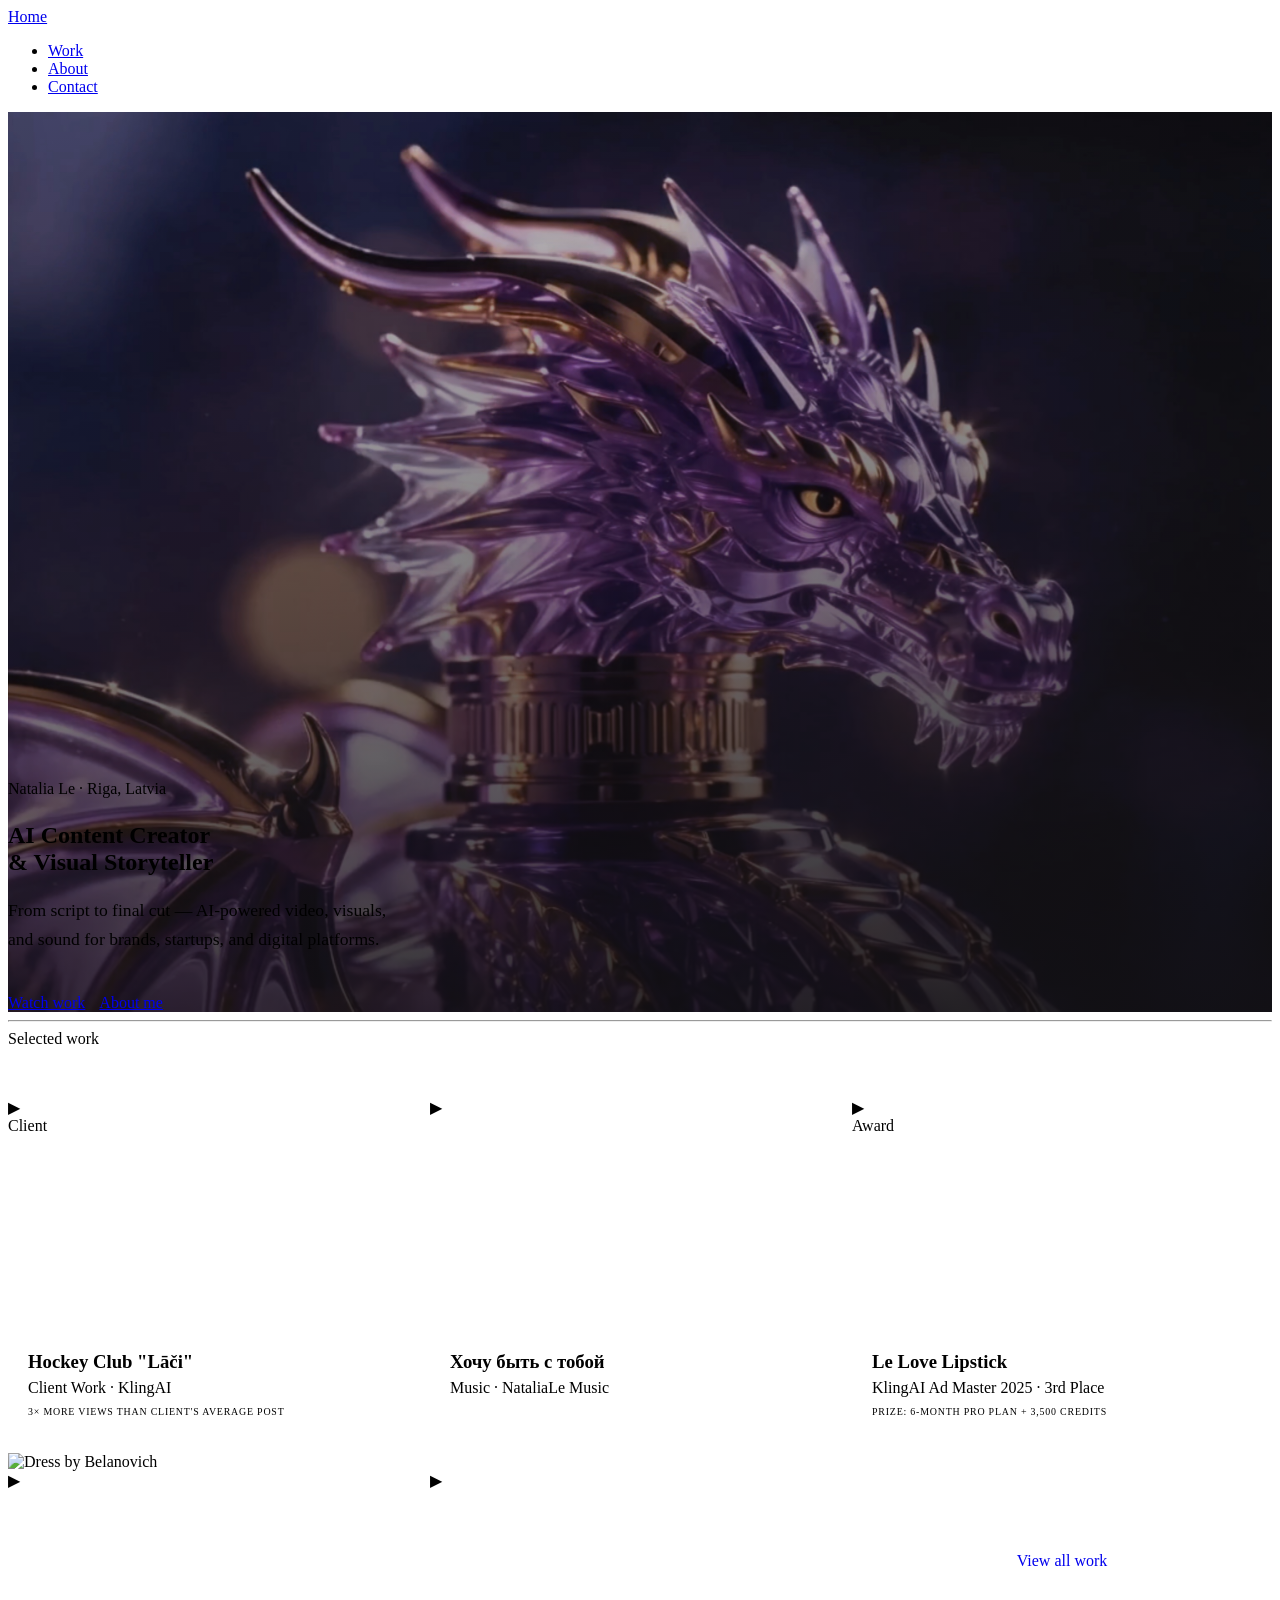
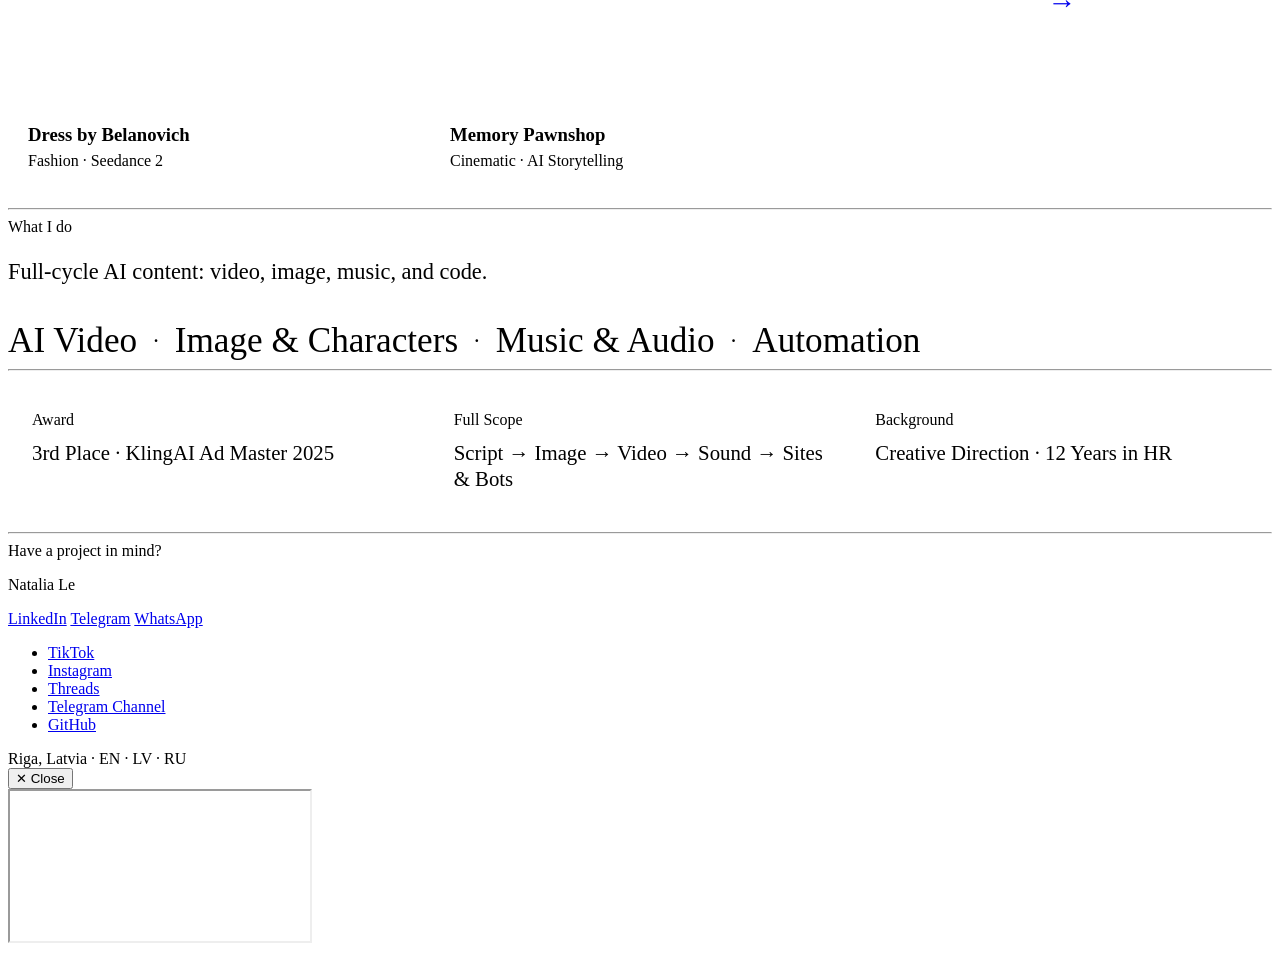
==== index.html @ 8bd3e058 "Update navigation logo link text to 'Home'" ====
<!DOCTYPE html>
<html lang="en">
<head>
  <meta charset="UTF-8">
  <meta name="viewport" content="width=device-width, initial-scale=1.0">
  <title>Natalia Le — AI Content Creator &amp; Visual Storyteller</title>
  <meta name="description" content="AI Content Creator &amp; Visual Storyteller based in Riga. Script to final cut — AI video, generative visuals, music, and automation.">

  <!-- Open Graph — controls how this link looks in Telegram, LinkedIn, etc. -->
  <meta property="og:title"       content="Natalia Le — AI Content Creator &amp; Visual Storyteller">
  <meta property="og:description" content="From script to final cut — AI-powered visual content for brands, startups, and digital platforms.">
  <meta property="og:image"       content="https://img.youtube.com/vi/ENBD63SFH-w/maxresdefault.jpg">
  <meta property="og:url"         content="https://portfolio-v2-nataliale.vercel.app/">
  <meta property="og:type"        content="website">
  <meta name="twitter:card"       content="summary_large_image">

  <!-- Favicon: NL monogram in accent purple -->
  <link rel="icon" href="data:image/svg+xml,<svg xmlns='http://www.w3.org/2000/svg' viewBox='0 0 32 32'><rect width='32' height='32' fill='%23121014'/><text x='16' y='22' font-family='monospace' font-size='13' font-weight='bold' fill='%238B5CF6' text-anchor='middle'>NL</text></svg>">

  <link rel="stylesheet" href="styles.css">

  <style>
    /* ── Hero ─────────────────────────────────────────── */
    .hero {
      position: relative;
      height: 100vh;
      min-height: 580px;
      display: flex;
      align-items: flex-end;
      padding: 0 var(--pad-x) clamp(4rem, 9vw, 7rem);
      overflow: hidden;
    }

    .hero-video {
      position: absolute;
      inset: 0;
      width: 100%; height: 100%;
      object-fit: cover;
      z-index: 0;
    }

    .hero-overlay {
      position: absolute;
      inset: 0;
      background: linear-gradient(
        170deg,
        rgba(18,16,20,0.2)  0%,
        rgba(18,16,20,0.55) 50%,
        rgba(18,16,20,0.96) 100%
      );
      z-index: 1;
    }

    .hero-content {
      position: relative;
      z-index: 2;
      max-width: 860px;
    }

    .hero-eyebrow { display: block; margin-bottom: 1.5rem; }

    .hero-title { color: var(--text); margin-bottom: 1.25rem; }

    .hero-sub {
      font-size: clamp(0.95rem, 1.4vw, 1.1rem);
      color: var(--text-dim);
      max-width: 520px;
      margin-bottom: 2.5rem;
      line-height: 1.65;
    }

    .hero-ctas { display: flex; flex-wrap: wrap; gap: 0.875rem; }

    /* ── Selected work grid ───────────────────────────── */
    .sel-grid {
      display: grid;
      grid-template-columns: repeat(3, 1fr);
      gap: 2px;
      background: var(--bg);
      margin-top: 2rem;
      align-items: start;
    }

    /* "View all" cell */
    .sel-all {
      background: var(--bg-raised);
      display: flex;
      flex-direction: column;
      align-items: center;
      justify-content: center;
      gap: 1rem;
      padding: 2rem;
      min-height: 200px;
      text-decoration: none;
      transition: background 0.25s;
    }
    .sel-all:hover { background: rgba(139,92,246,0.07); }
    .sel-all .mono { transition: color 0.2s; }
    .sel-all:hover .mono { color: var(--accent); }
    .sel-arrow {
      font-size: 1.8rem;
      color: var(--text-dim);
      transition: transform 0.3s ease, color 0.2s;
    }
    .sel-all:hover .sel-arrow { transform: translateX(8px); color: var(--accent); }

    .card-body { padding: 1rem 1.25rem 1.5rem; }
    .card-title { margin-bottom: 0.35rem; }
    .card-meta  { display: block; margin-bottom: 0.4rem; }
    .card-result {
      font-family: var(--f-mono);
      font-size: 0.62rem;
      letter-spacing: 0.08em;
      text-transform: uppercase;
      color: var(--accent-lt);
    }

    /* Override card aspect ratio for selected work — 3:4 suits vertical content */
    /* Selected work — standard 16:9 matches YouTube thumbnail format */
    .sel-grid .card-media { aspect-ratio: 16 / 9; }

    /* ── Services ─────────────────────────────────────── */
    .services-lead {
      font-size: clamp(1.1rem, 1.8vw, 1.4rem);
      color: var(--text);
      max-width: 600px;
      margin-bottom: 2.25rem;
    }

    .services-row {
      display: flex;
      flex-wrap: wrap;
      align-items: center;
    }
    .svc {
      font-family: var(--f-display);
      font-size: clamp(1.4rem, 2.8vw, 2.2rem);
      font-weight: 500;
      color: var(--text-dim);
      transition: color 0.2s;
    }
    .svc:hover { color: var(--text); }
    .svc-sep { padding: 0 1rem; color: var(--divider); font-size: 1.4rem; line-height: 1; }

    /* ── Trust strip ──────────────────────────────────── */
    .trust-grid {
      display: grid;
      grid-template-columns: repeat(3, 1fr);
      gap: 1px;
      background: var(--divider);
    }
    .trust-item {
      background: var(--bg);
      padding: 2rem 1.5rem;
      display: flex;
      flex-direction: column;
      gap: 0.7rem;
    }
    .trust-val {
      font-family: var(--f-display);
      font-size: clamp(1rem, 1.8vw, 1.3rem);
      font-weight: 500;
      color: var(--text);
      line-height: 1.25;
    }

    /* ── Responsive ───────────────────────────────────── */
    @media (max-width: 900px) {
      .sel-grid { grid-template-columns: repeat(2, 1fr); }
    }
    @media (max-width: 640px) {
      .sel-grid   { grid-template-columns: 1fr; }
      .trust-grid { grid-template-columns: 1fr; }
      .services-row { flex-direction: column; align-items: flex-start; gap: 0.5rem; }
      .svc-sep    { display: none; }
      .hero-ctas .btn { flex: 1; justify-content: center; }
    }
  </style>
</head>
<body>

<!-- ═══ Navigation ═══════════════════════════════════════════ -->
<nav class="nav" id="main-nav">
  <a href="index.html" class="nav-logo">Home</a>
  <ul class="nav-links">
    <li><a href="work.html">Work</a></li>
    <li><a href="about.html">About</a></li>
    <li><a href="#contact">Contact</a></li>
  </ul>
</nav>

<!-- ═══ Hero ════════════════════════════════════════════════ -->
<section class="hero" aria-label="Introduction">

  <!--
    ┌─ SHOWREEL VIDEO ─────────────────────────────────────────┐
    │ 1. Export showreel as:  media/showreel.mp4               │
    │    Settings: h.264 · 1280px wide · no audio · ~4–6 MB   │
    │ 2. Create a /media folder in this repo                   │
    │ 3. Uncomment the <source> line below                     │
    │ Until then, the poster image (YouTube thumbnail) shows.  │
    └──────────────────────────────────────────────────────────┘
  -->
  <video class="hero-video" autoplay muted loop playsinline
    poster="showreel-poster.jpg">
    <source src="showreel.mp4" type="video/mp4">
  </video>

  <div class="hero-overlay" aria-hidden="true"></div>

  <div class="hero-content">
    <span class="mono hero-eyebrow">Natalia Le · Riga, Latvia</span>
    <h1 class="hero-title">AI Content Creator<br>&amp; Visual Storyteller</h1>
    <p class="hero-sub">From script to final cut — AI-powered video, visuals,<br>
    and sound for brands, startups, and digital platforms.</p>
    <div class="hero-ctas">
      <a href="work.html" class="btn btn-primary">Watch work</a>
      <a href="about.html" class="btn btn-ghost">About me</a>
    </div>
  </div>

</section>

<hr class="rule">

<!-- ═══ Selected Work ════════════════════════════════════════ -->
<div style="max-width: var(--max-w); margin: 0 auto; padding: var(--pad-y) var(--pad-x) clamp(3rem,6vw,5rem);">

  <span class="section-tag reveal">Selected work</span>

  <div class="sel-grid">

    <article class="card reveal" style="--d:.05s" data-id="kq-E46J77x4" data-format="horizontal">
      <div class="card-media">
        <img src="https://img.youtube.com/vi/kq-E46J77x4/maxresdefault.jpg"
             onerror="this.src='https://img.youtube.com/vi/kq-E46J77x4/hqdefault.jpg'"
             alt="Hockey Club Lāči promo video" loading="lazy">
        <div class="card-play">▶</div>
        <span class="badge badge-client">Client</span>
      </div>
      <div class="card-body">
        <h3 class="card-title">Hockey Club "Lāči"</h3>
        <span class="mono card-meta">Client Work · KlingAI</span>
        <p class="card-result">3× more views than client's average post</p>
      </div>
    </article>

    <article class="card reveal" style="--d:.12s" data-id="vrqbmV4XyPY">
      <div class="card-media">
        <img src="https://img.youtube.com/vi/vrqbmV4XyPY/maxresdefault.jpg"
             onerror="this.src='https://img.youtube.com/vi/vrqbmV4XyPY/hqdefault.jpg'"
             alt="Хочу быть с тобой — NataliaLe Music" loading="lazy">
        <div class="card-play">▶</div>
      </div>
      <div class="card-body">
        <h3 class="card-title">Хочу быть с тобой</h3>
        <span class="mono card-meta">Music · NataliaLe Music</span>
      </div>
    </article>

    <article class="card reveal" style="--d:.19s" data-id="qfWMkP8nfNg">
      <div class="card-media">
        <img src="https://img.youtube.com/vi/qfWMkP8nfNg/maxresdefault.jpg"
             onerror="this.src='https://img.youtube.com/vi/qfWMkP8nfNg/hqdefault.jpg'"
             alt="Le Love Lipstick KlingAI competition" loading="lazy">
        <div class="card-play">▶</div>
        <span class="badge badge-award">Award</span>
      </div>
      <div class="card-body">
        <h3 class="card-title">Le Love Lipstick</h3>
        <span class="mono card-meta">KlingAI Ad Master 2025 · 3rd Place</span>
        <p class="card-result">Prize: 6-month Pro Plan + 3,500 credits</p>
      </div>
    </article>

    <article class="card reveal" style="--d:.05s" data-id="MYfHnQLssSg">
      <div class="card-media">
        <img src="https://img.youtube.com/vi/MYfHnQLssSg/maxresdefault.jpg"
             onerror="this.src='https://img.youtube.com/vi/MYfHnQLssSg/hqdefault.jpg'"
             alt="Dress by Belanovich" loading="lazy">
        <div class="card-play">▶</div>
      </div>
      <div class="card-body">
        <h3 class="card-title">Dress by Belanovich</h3>
        <span class="mono card-meta">Fashion · Seedance 2</span>
      </div>
    </article>

    <article class="card reveal" style="--d:.12s" data-id="3wQ5gtOOWI8">
      <div class="card-media">
        <img src="https://img.youtube.com/vi/3wQ5gtOOWI8/maxresdefault.jpg"
             onerror="this.src='https://img.youtube.com/vi/3wQ5gtOOWI8/hqdefault.jpg'"
             alt="Memory Pawnshop cinematic" loading="lazy">
        <div class="card-play">▶</div>
      </div>
      <div class="card-body">
        <h3 class="card-title">Memory Pawnshop</h3>
        <span class="mono card-meta">Cinematic · AI Storytelling</span>
      </div>
    </article>

    <a href="work.html" class="sel-all reveal" style="--d:.19s" aria-label="View all work">
      <span class="mono">View all work</span>
      <span class="sel-arrow">→</span>
    </a>

  </div>
</div>

<hr class="rule">

<!-- ═══ Services ════════════════════════════════════════════ -->
<div class="section section-sm">
  <span class="section-tag reveal">What I do</span>
  <p class="services-lead reveal">Full-cycle AI content: video, image, music, and code.</p>
  <div class="services-row reveal" style="--d:.1s">
    <span class="svc">AI Video</span>
    <span class="svc-sep">·</span>
    <span class="svc">Image &amp; Characters</span>
    <span class="svc-sep">·</span>
    <span class="svc">Music &amp; Audio</span>
    <span class="svc-sep">·</span>
    <span class="svc">Automation</span>
  </div>
</div>

<hr class="rule">

<!-- ═══ Trust Strip ══════════════════════════════════════════ -->
<div class="section section-sm">
  <div class="trust-grid reveal">
    <div class="trust-item">
      <span class="mono">Award</span>
      <span class="trust-val">3rd Place · KlingAI Ad Master 2025</span>
    </div>
    <div class="trust-item">
      <span class="mono">Full Scope</span>
      <span class="trust-val">Script → Image → Video → Sound → Sites &amp; Bots</span>
    </div>
    <div class="trust-item">
      <span class="mono">Background</span>
      <span class="trust-val">Creative Direction · 12 Years in HR</span>
    </div>
  </div>
</div>

<hr class="rule">

<!-- ═══ Footer / Contact ══════════════════════════════════════ -->
<footer class="footer" id="contact">
  <div class="footer-top">
    <div>
      <span class="footer-tag">Have a project in mind?</span>
      <p class="footer-name">Natalia Le</p>
    </div>
    <div class="footer-btns">
      <a href="https://www.linkedin.com/in/natalja-levaskovica" class="btn btn-accent" target="_blank" rel="noopener">LinkedIn</a>
      <a href="https://t.me/NataliLe" class="btn btn-accent" target="_blank" rel="noopener">Telegram</a>
      <a href="https://wa.me/37126106616" class="btn btn-accent" target="_blank" rel="noopener">WhatsApp</a>
    </div>
  </div>
  <div class="footer-bottom">
    <ul class="footer-links">
      <li><a href="https://www.tiktok.com/@nataliale.ai.art" target="_blank" rel="noopener">TikTok</a></li>
      <li><a href="https://www.instagram.com/nataliale_aiart" target="_blank" rel="noopener">Instagram</a></li>
      <li><a href="https://www.threads.com/@nataliale_notes" target="_blank" rel="noopener">Threads</a></li>
      <li><a href="https://t.me/AI_Test_Tube" target="_blank" rel="noopener">Telegram Channel</a></li>
      <li><a href="https://github.com/natalialeaiart" target="_blank" rel="noopener">GitHub</a></li>
    </ul>
    <span class="footer-locale">Riga, Latvia · EN · LV · RU</span>
  </div>
</footer>

<!-- ═══ Modal (video player) ═════════════════════════════════ -->
<div class="modal" id="modal" role="dialog" aria-modal="true" aria-label="Video">
  <div class="modal-box">
    <button class="modal-close" id="modal-close">✕ Close</button>
    <div class="modal-frame">
      <iframe id="modal-iframe" src="" allowfullscreen title="Video player"></iframe>
    </div>
  </div>
</div>

<script>
  // Nav: add glass bg when page is scrolled
  const nav = document.getElementById('main-nav');
  window.addEventListener('scroll', () => {
    nav.classList.toggle('scrolled', window.scrollY > 40);
  }, { passive: true });

  // Modal
  const modal      = document.getElementById('modal');
  const iframe     = document.getElementById('modal-iframe');
  const closeBtn   = document.getElementById('modal-close');

  function openModal(id) {
    iframe.src = `https://www.youtube.com/embed/${id}?autoplay=1&rel=0&modestbranding=1`;
    modal.classList.add('open');
    document.body.style.overflow = 'hidden';
  }
  function closeModal() {
    modal.classList.remove('open');
    iframe.src = '';
    document.body.style.overflow = '';
  }

  document.querySelectorAll('.card[data-id]').forEach(c =>
    c.addEventListener('click', () => openModal(c.dataset.id))
  );
  closeBtn.addEventListener('click', closeModal);
  modal.addEventListener('click', e => { if (e.target === modal) closeModal(); });
  document.addEventListener('keydown', e => { if (e.key === 'Escape') closeModal(); });

  // Scroll reveal
  const io = new IntersectionObserver(entries => {
    entries.forEach(e => {
      if (e.isIntersecting) { e.target.classList.add('visible'); io.unobserve(e.target); }
    });
  }, { threshold: 0.08 });
  document.querySelectorAll('.reveal').forEach(el => io.observe(el));
</script>
</body>
</html>
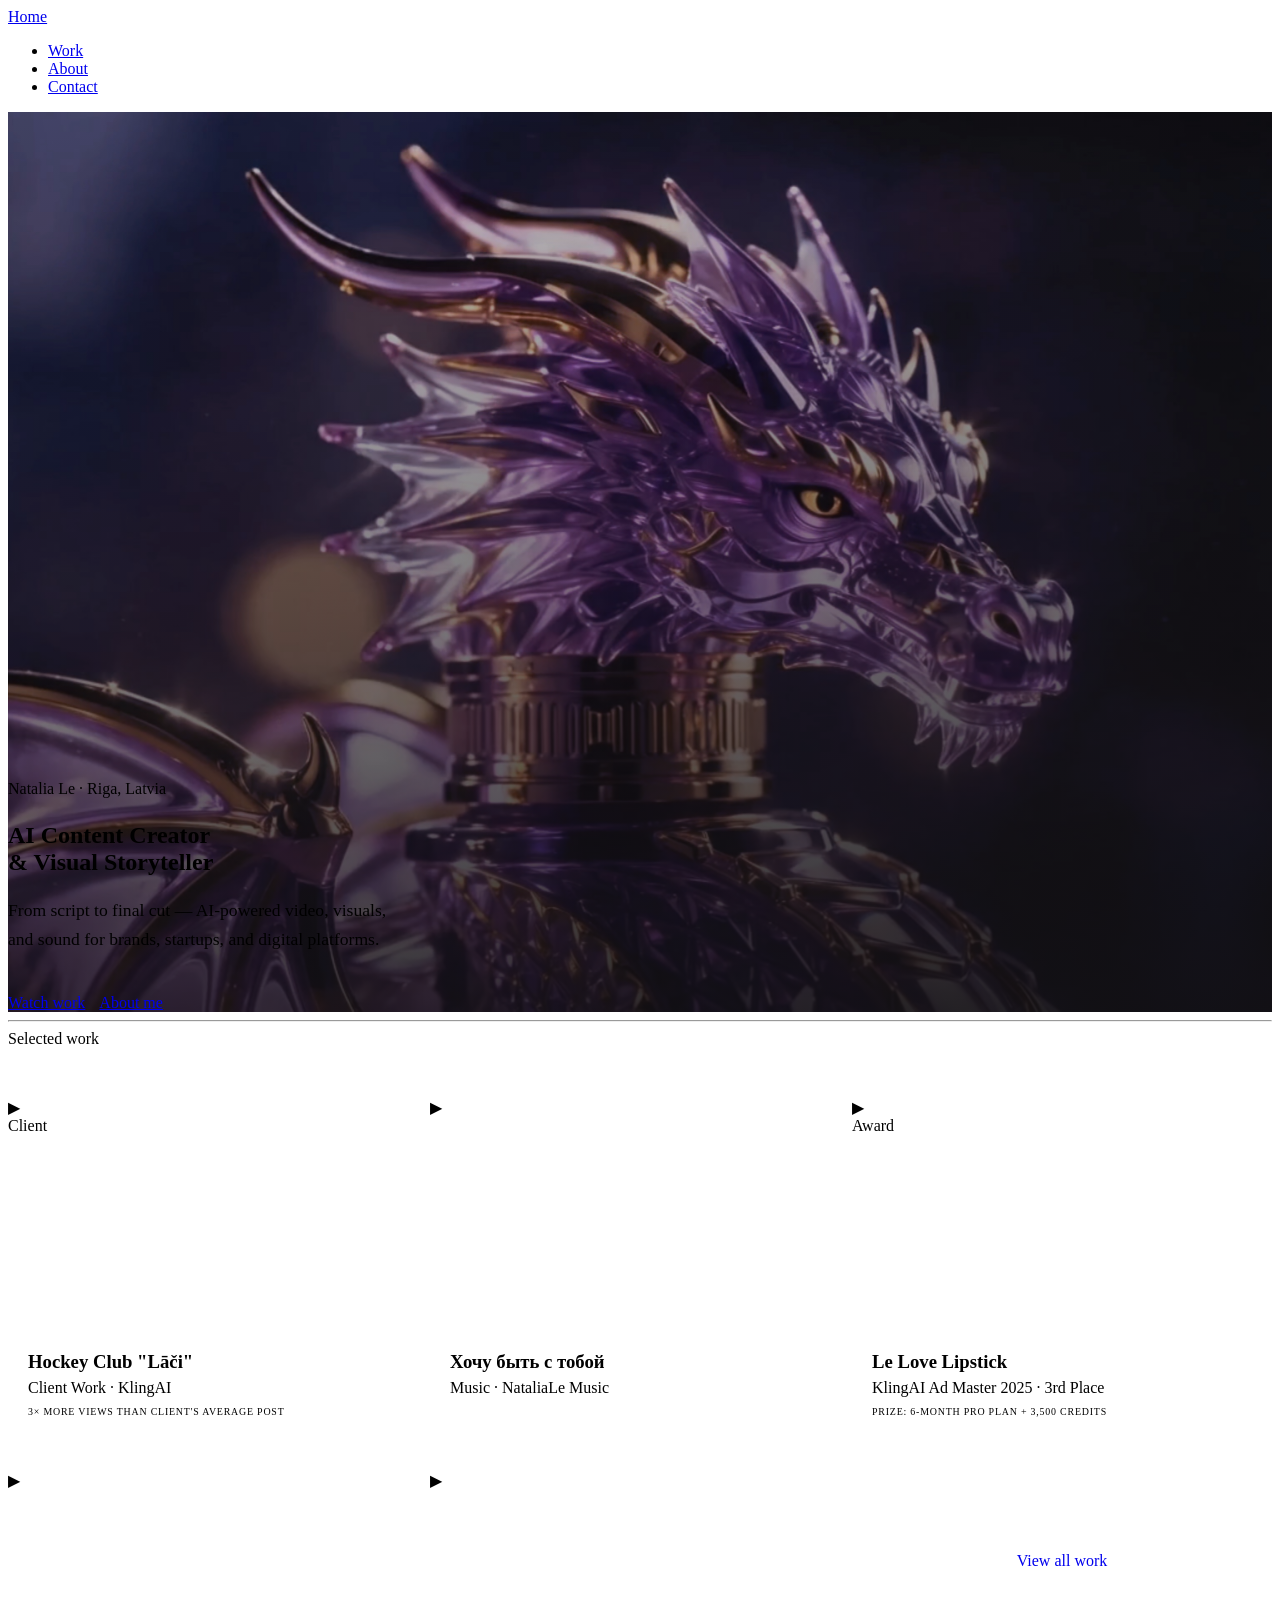
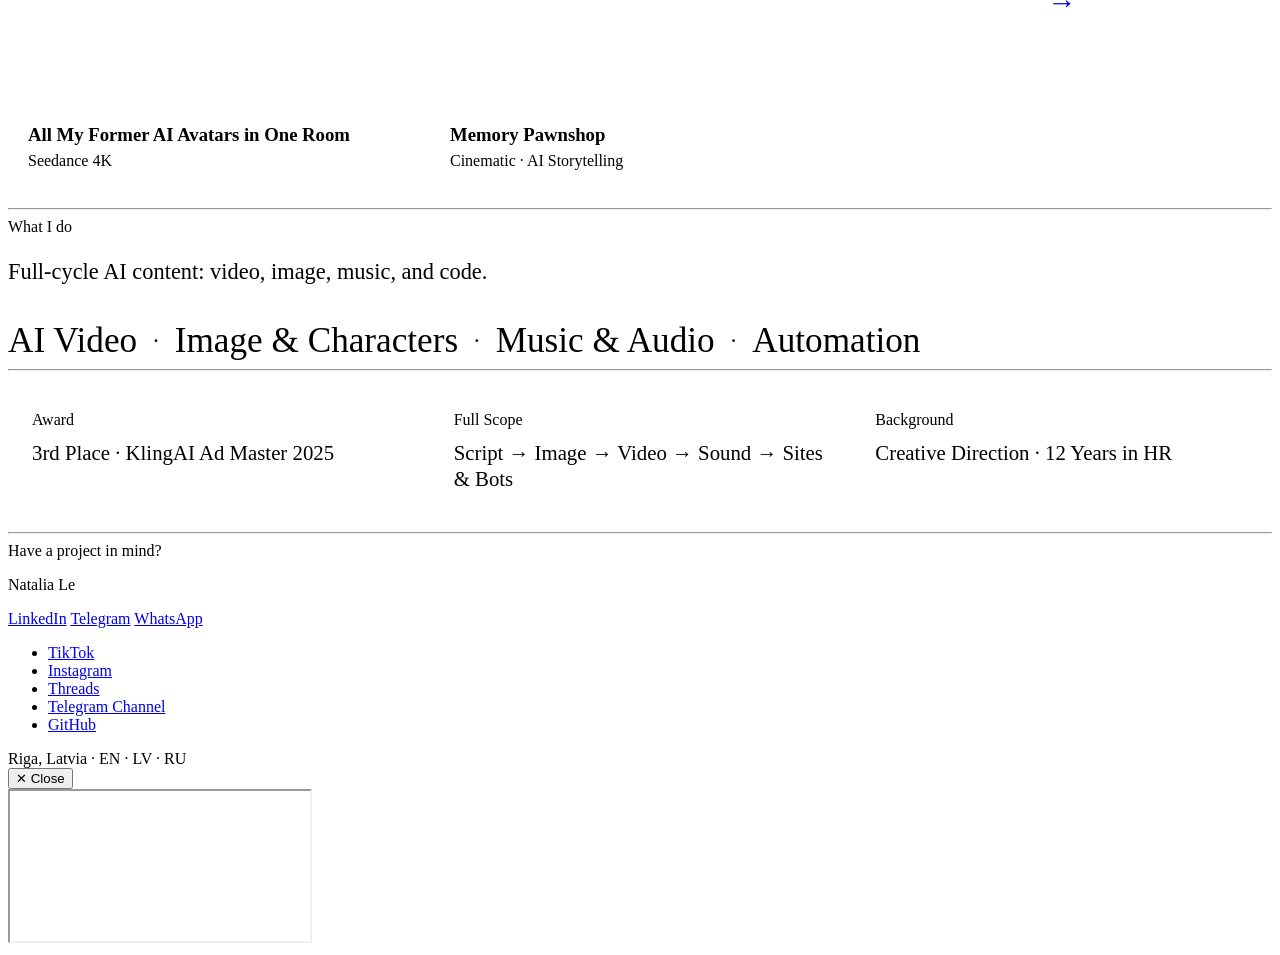
==== commit cc9aa4da: "Update index.html" ====
--- a/index.html
+++ b/index.html
@@ -273,18 +273,18 @@
       </div>
     </article>
 
-    <article class="card reveal" style="--d:.05s" data-id="MYfHnQLssSg">
-      <div class="card-media">
-        <img src="https://img.youtube.com/vi/MYfHnQLssSg/maxresdefault.jpg"
-             onerror="this.src='https://img.youtube.com/vi/MYfHnQLssSg/hqdefault.jpg'"
-             alt="Dress by Belanovich" loading="lazy">
-        <div class="card-play">▶</div>
-      </div>
-      <div class="card-body">
-        <h3 class="card-title">Dress by Belanovich</h3>
-        <span class="mono card-meta">Fashion · Seedance 2</span>
-      </div>
-    </article>
+    <article class="card reveal" style="--d:.05s" data-id="7ktijt6dwoE">
+  <div class="card-media">
+    <img src="https://img.youtube.com/vi/7ktijt6dwoE/maxresdefault.jpg"
+         onerror="this.src='https://img.youtube.com/vi/7ktijt6dwoE/hqdefault.jpg'"
+         alt="All My Former AI Avatars in One Room" loading="lazy">
+    <div class="card-play">▶</div>
+  </div>
+  <div class="card-body">
+    <h3 class="card-title">All My Former AI Avatars in One Room</h3>
+    <span class="mono card-meta">Seedance 4K</span>
+  </div>
+</article>
 
     <article class="card reveal" style="--d:.12s" data-id="3wQ5gtOOWI8">
       <div class="card-media">
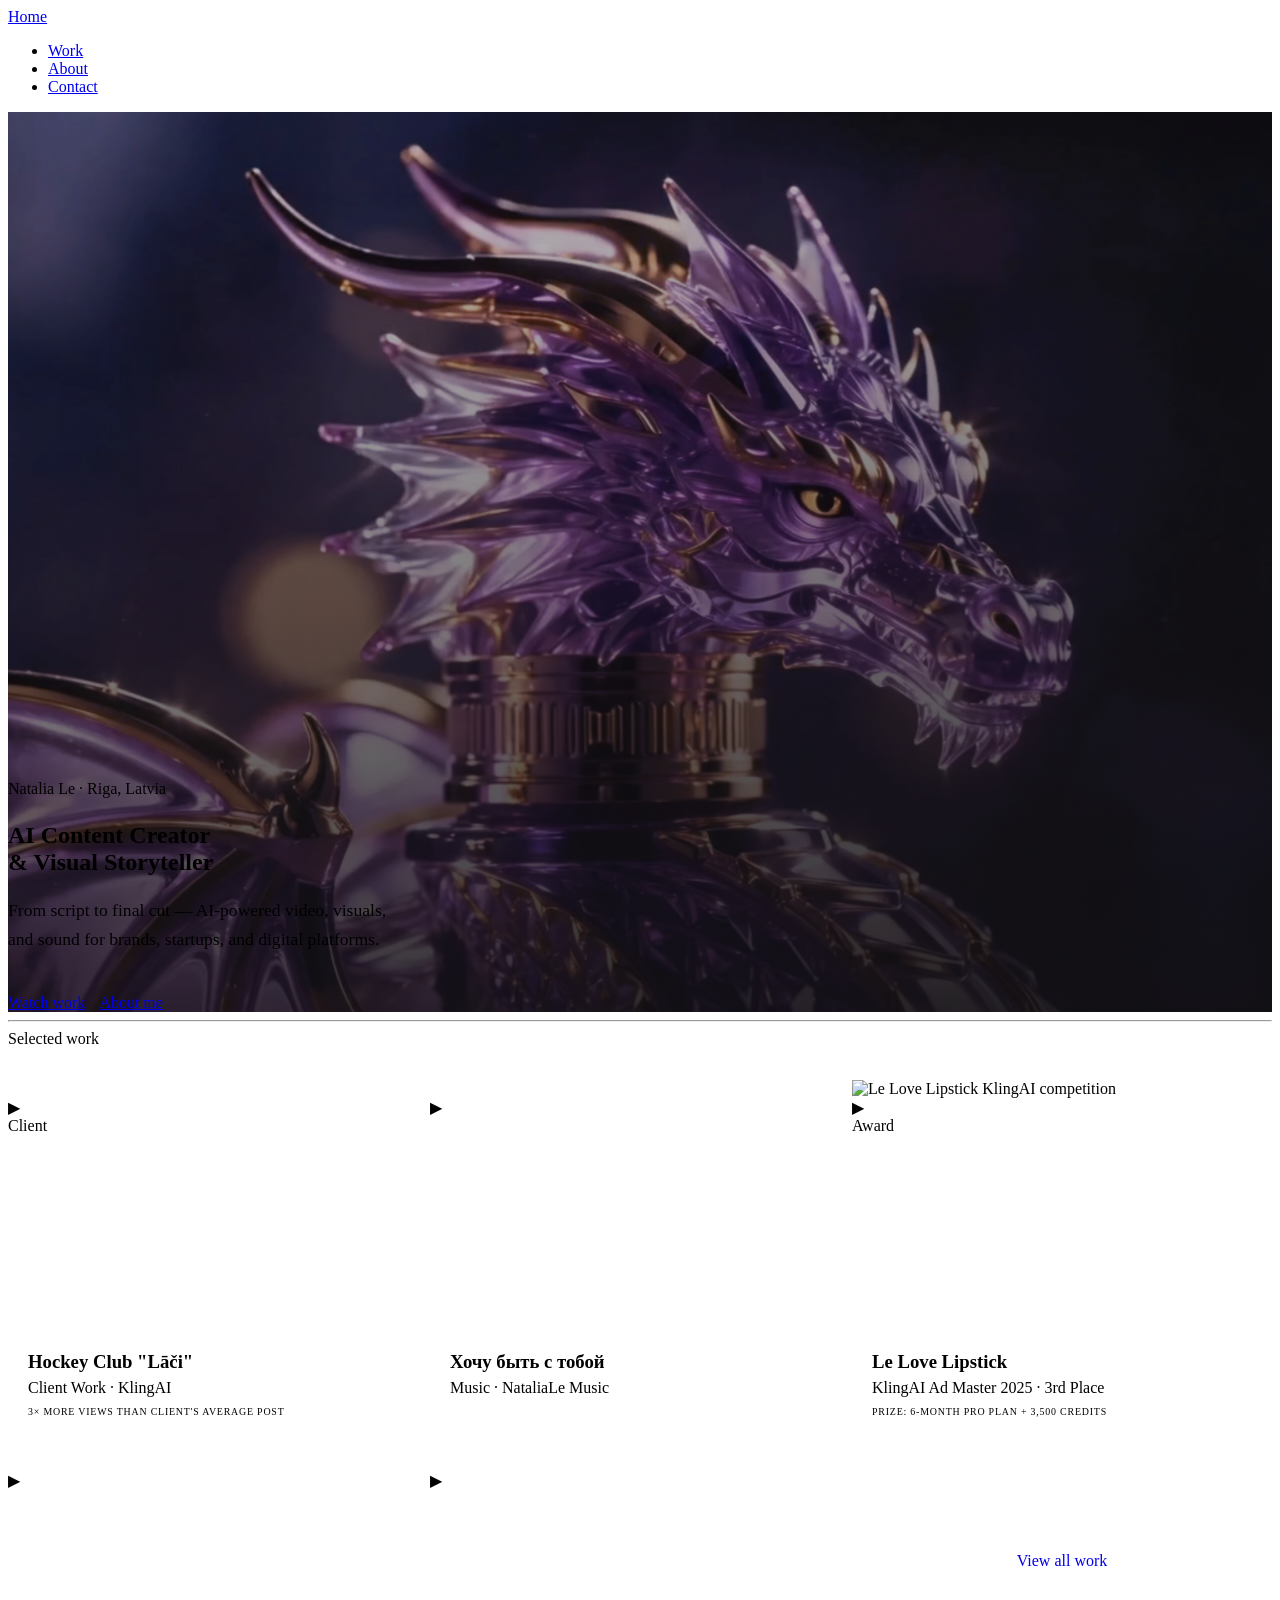
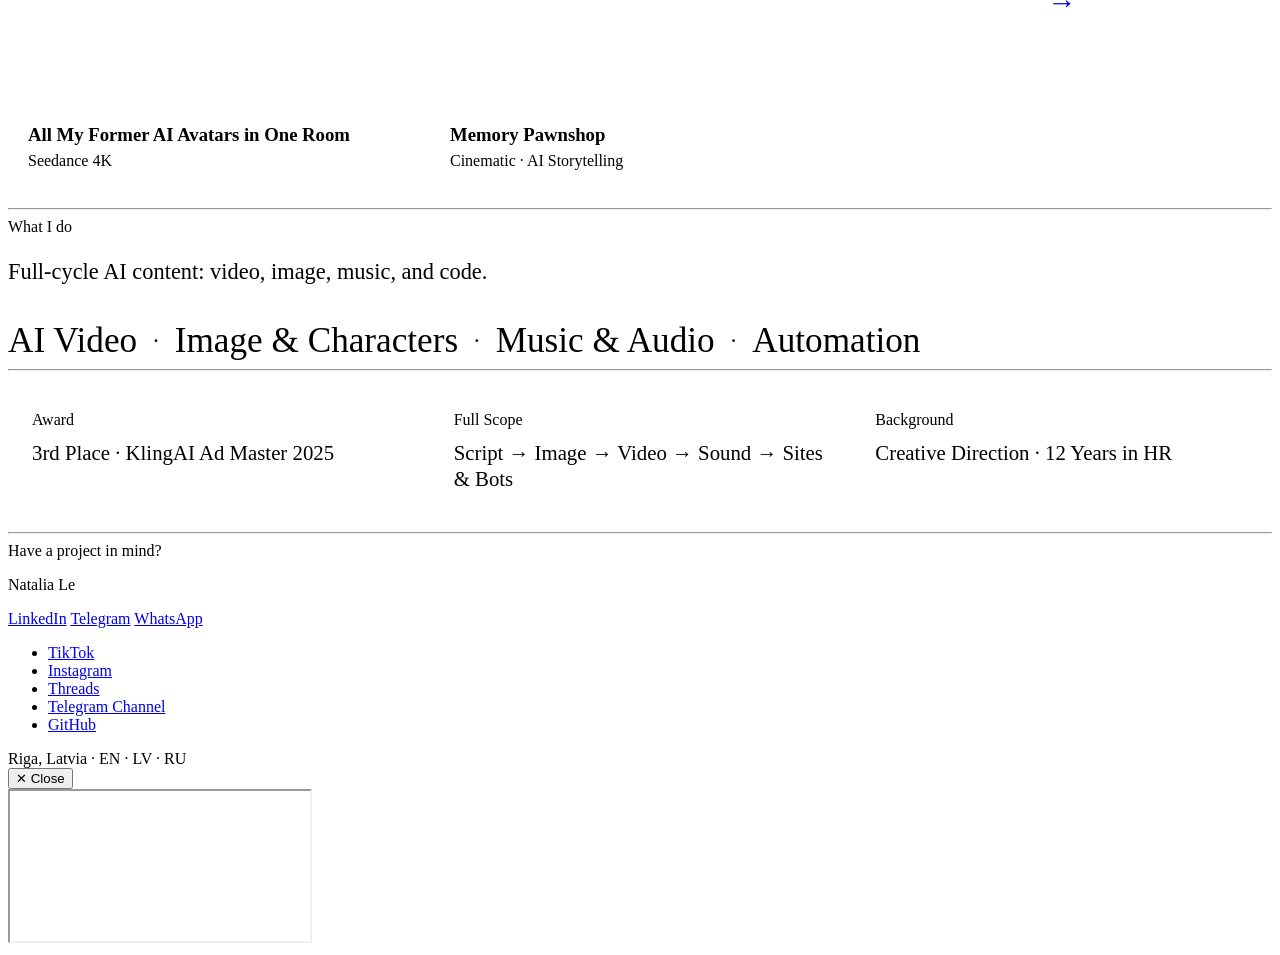
==== commit 33804bb6: "Update social links and canonical domain Instagram and TikTok handles changed to nataliale.vivid. og" ====
--- a/index.html
+++ b/index.html
@@ -9,10 +9,15 @@
   <!-- Open Graph — controls how this link looks in Telegram, LinkedIn, etc. -->
   <meta property="og:title"       content="Natalia Le — AI Content Creator &amp; Visual Storyteller">
   <meta property="og:description" content="From script to final cut — AI-powered visual content for brands, startups, and digital platforms.">
-  <meta property="og:image"       content="https://img.youtube.com/vi/ENBD63SFH-w/maxresdefault.jpg">
-  <meta property="og:url"         content="https://portfolio-v2-nataliale.vercel.app/">
-  <meta property="og:type"        content="website">
-  <meta name="twitter:card"       content="summary_large_image">
+  <meta property="og:image"        content="https://ainataliale.pages.dev/og-cover.jpg">
+  <meta property="og:image:width"  content="1200">
+  <meta property="og:image:height" content="630">
+  <meta property="og:image:alt"    content="Natalia Le — AI Content Creator &amp; Visual Storyteller">
+  <meta property="og:url"          content="https://ainataliale.pages.dev/">
+  <meta property="og:type"         content="website">
+  <meta property="og:site_name"    content="Natalia Le">
+  <meta name="twitter:card"        content="summary_large_image">
+  <meta name="twitter:image"       content="https://ainataliale.pages.dev/og-cover.jpg">
 
   <!-- Favicon: NL monogram in accent purple -->
   <link rel="icon" href="data:image/svg+xml,<svg xmlns='http://www.w3.org/2000/svg' viewBox='0 0 32 32'><rect width='32' height='32' fill='%23121014'/><text x='16' y='22' font-family='monospace' font-size='13' font-weight='bold' fill='%238B5CF6' text-anchor='middle'>NL</text></svg>">
@@ -361,8 +366,8 @@
   </div>
   <div class="footer-bottom">
     <ul class="footer-links">
-      <li><a href="https://www.tiktok.com/@nataliale.ai.art" target="_blank" rel="noopener">TikTok</a></li>
-      <li><a href="https://www.instagram.com/nataliale_aiart" target="_blank" rel="noopener">Instagram</a></li>
+      <li><a href="https://www.tiktok.com/@nataliale.vivid" target="_blank" rel="noopener">TikTok</a></li>
+      <li><a href="https://www.instagram.com/nataliale.vivid" target="_blank" rel="noopener">Instagram</a></li>
       <li><a href="https://www.threads.com/@nataliale_notes" target="_blank" rel="noopener">Threads</a></li>
       <li><a href="https://t.me/AI_Test_Tube" target="_blank" rel="noopener">Telegram Channel</a></li>
       <li><a href="https://github.com/natalialeaiart" target="_blank" rel="noopener">GitHub</a></li>
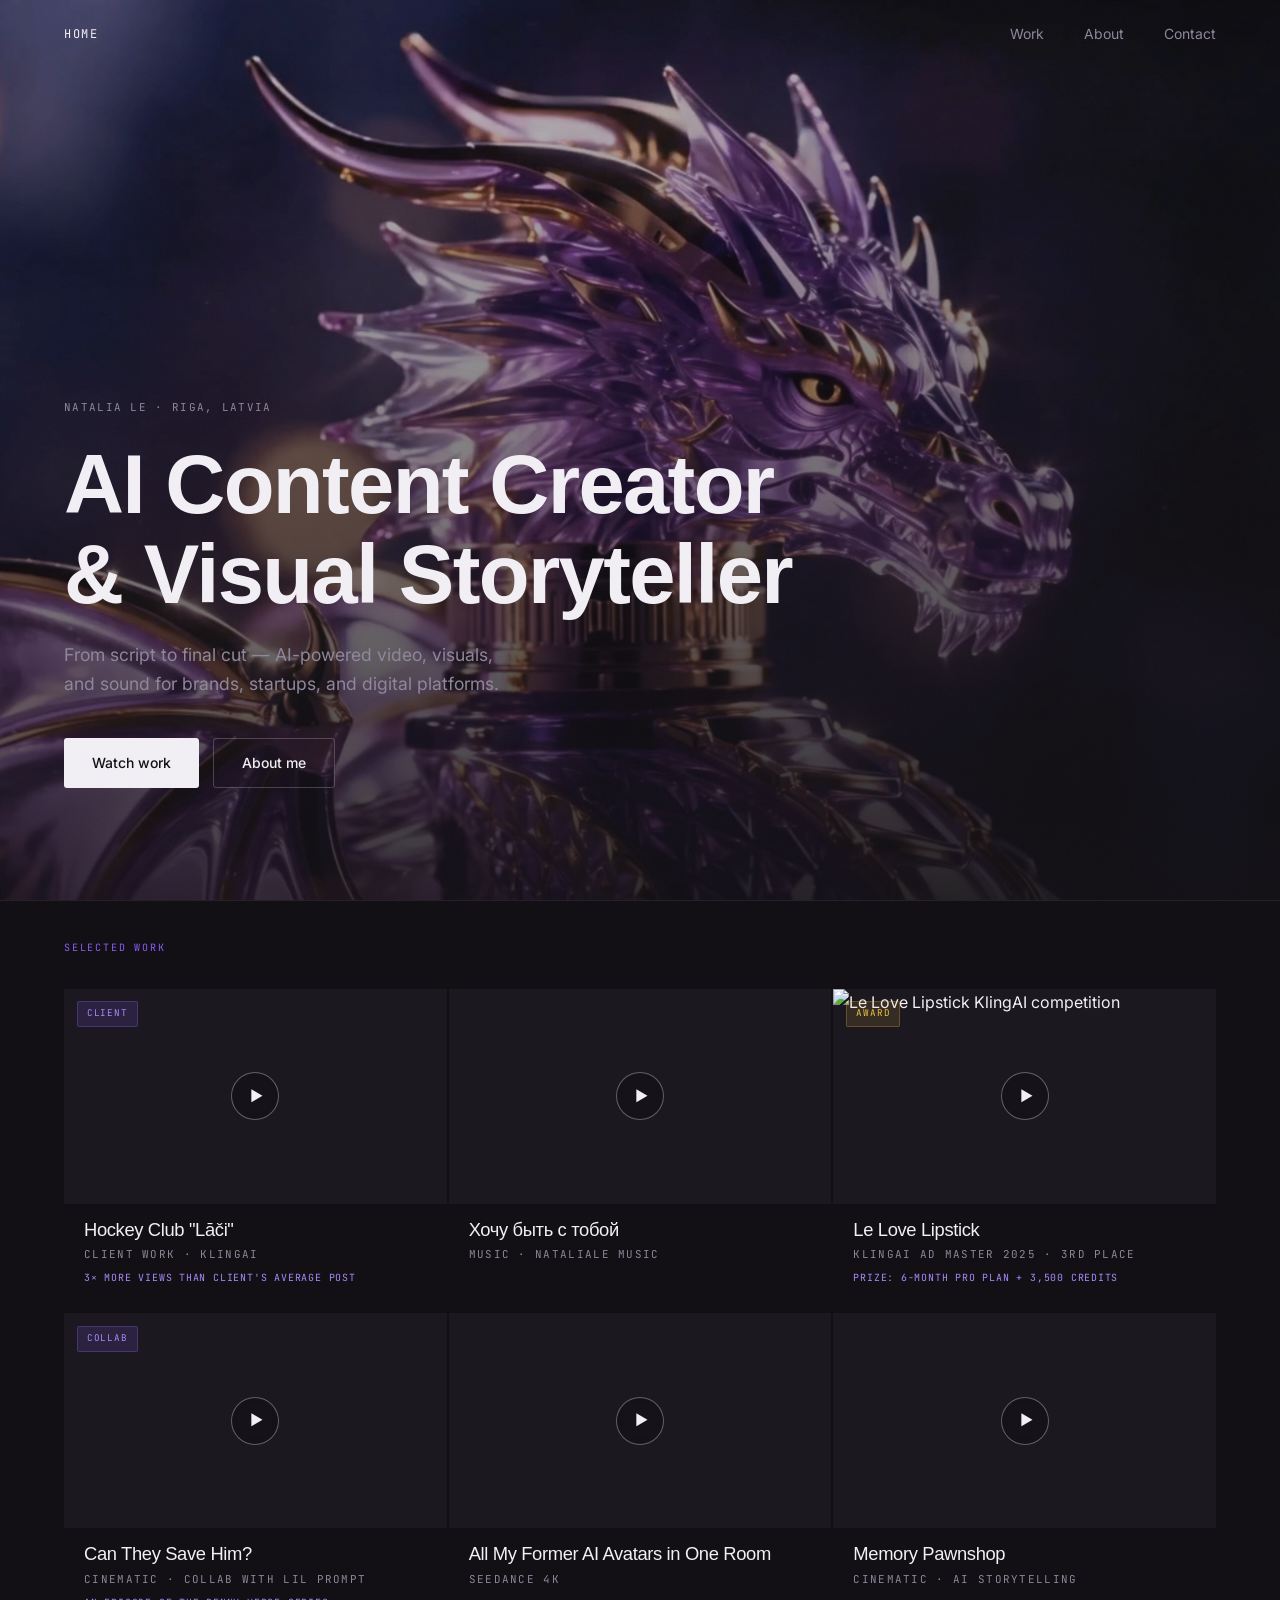
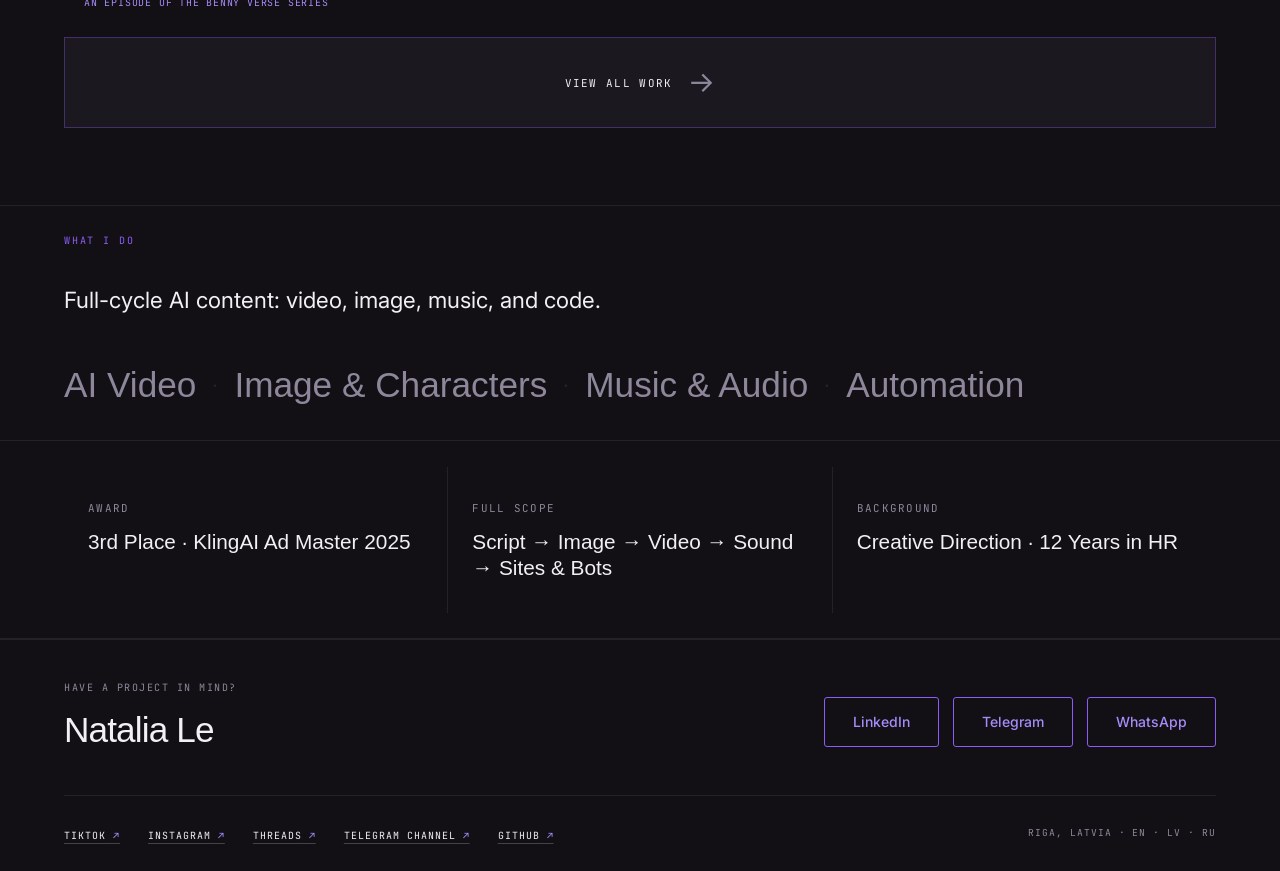
==== commit 90ae92ed: "Add Lil Prompt collab, new side projects, clearer links - Home + Work (Cinematic): "Can They Save Hi" ====
--- a/index.html
+++ b/index.html
@@ -86,21 +86,21 @@
       align-items: start;
     }
 
-    /* "View all" cell */
+    /* "View all" strip — spans the full row under the cards */
     .sel-all {
+      grid-column: 1 / -1;
       background: var(--bg-raised);
+      border: 1px solid rgba(139,92,246,0.35);
       display: flex;
-      flex-direction: column;
       align-items: center;
       justify-content: center;
       gap: 1rem;
-      padding: 2rem;
-      min-height: 200px;
+      padding: 1.25rem 2rem;
       text-decoration: none;
       transition: background 0.25s;
     }
     .sel-all:hover { background: rgba(139,92,246,0.07); }
-    .sel-all .mono { transition: color 0.2s; }
+    .sel-all .mono { color: var(--text); transition: color 0.2s; }
     .sel-all:hover .mono { color: var(--accent); }
     .sel-arrow {
       font-size: 1.8rem;
@@ -142,9 +142,7 @@
       font-size: clamp(1.4rem, 2.8vw, 2.2rem);
       font-weight: 500;
       color: var(--text-dim);
-      transition: color 0.2s;
-    }
-    .svc:hover { color: var(--text); }
+    }
     .svc-sep { padding: 0 1rem; color: var(--divider); font-size: 1.4rem; line-height: 1; }
 
     /* ── Trust strip ──────────────────────────────────── */
@@ -278,20 +276,35 @@
       </div>
     </article>
 
-    <article class="card reveal" style="--d:.05s" data-id="7ktijt6dwoE">
-  <div class="card-media">
-    <img src="https://img.youtube.com/vi/7ktijt6dwoE/maxresdefault.jpg"
-         onerror="this.src='https://img.youtube.com/vi/7ktijt6dwoE/hqdefault.jpg'"
-         alt="All My Former AI Avatars in One Room" loading="lazy">
-    <div class="card-play">▶</div>
-  </div>
-  <div class="card-body">
-    <h3 class="card-title">All My Former AI Avatars in One Room</h3>
-    <span class="mono card-meta">Seedance 4K</span>
-  </div>
-</article>
-
-    <article class="card reveal" style="--d:.12s" data-id="3wQ5gtOOWI8">
+    <article class="card reveal" style="--d:.05s" data-id="WEhSnLydjfg">
+      <div class="card-media">
+        <img src="https://img.youtube.com/vi/WEhSnLydjfg/maxresdefault.jpg"
+             onerror="this.src='https://img.youtube.com/vi/WEhSnLydjfg/hqdefault.jpg'"
+             alt="Can They Save Him? AI short film, collab with Lil Prompt" loading="lazy">
+        <div class="card-play">▶</div>
+        <span class="badge badge-client">Collab</span>
+      </div>
+      <div class="card-body">
+        <h3 class="card-title">Can They Save Him?</h3>
+        <span class="mono card-meta">Cinematic · Collab with Lil Prompt</span>
+        <p class="card-result">An episode of the Benny Verse series</p>
+      </div>
+    </article>
+
+    <article class="card reveal" style="--d:.12s" data-id="7ktijt6dwoE">
+      <div class="card-media">
+        <img src="https://img.youtube.com/vi/7ktijt6dwoE/maxresdefault.jpg"
+             onerror="this.src='https://img.youtube.com/vi/7ktijt6dwoE/hqdefault.jpg'"
+             alt="All My Former AI Avatars in One Room" loading="lazy">
+        <div class="card-play">▶</div>
+      </div>
+      <div class="card-body">
+        <h3 class="card-title">All My Former AI Avatars in One Room</h3>
+        <span class="mono card-meta">Seedance 4K</span>
+      </div>
+    </article>
+
+    <article class="card reveal" style="--d:.19s" data-id="3wQ5gtOOWI8">
       <div class="card-media">
         <img src="https://img.youtube.com/vi/3wQ5gtOOWI8/maxresdefault.jpg"
              onerror="this.src='https://img.youtube.com/vi/3wQ5gtOOWI8/hqdefault.jpg'"
@@ -304,7 +317,7 @@
       </div>
     </article>
 
-    <a href="work.html" class="sel-all reveal" style="--d:.19s" aria-label="View all work">
+    <a href="work.html" class="sel-all reveal" aria-label="View all work">
       <span class="mono">View all work</span>
       <span class="sel-arrow">→</span>
     </a>
--- a/styles.css
+++ b/styles.css
@@ -0,0 +1,406 @@
+/* ═══════════════════════════════════════════════════════════════
+   NATALIA LE · Portfolio V2
+   Concept: "Screening Room" — dark editorial, timecode signature
+   
+   Palette  #121014 · #1B181F · #F2EFF5 · #8E879B · #8B5CF6 · #A78BFA
+   Display  Clash Display 500–600
+   Body     Inter 400–500
+   Meta     JetBrains Mono 400  ← the timecode signature
+═══════════════════════════════════════════════════════════════ */
+
+/* ── Fonts ─────────────────────────────────────────────────── */
+@import url('https://api.fontshare.com/v2/css?f[]=clash-display@400,500,600,700&display=swap');
+@import url('https://fonts.googleapis.com/css2?family=Inter:wght@400;500&family=JetBrains+Mono:wght@400;500&display=swap');
+
+/* ── Reset ─────────────────────────────────────────────────── */
+*, *::before, *::after { box-sizing: border-box; margin: 0; padding: 0; }
+html { scroll-behavior: smooth; -webkit-text-size-adjust: 100%; }
+img, video { display: block; max-width: 100%; }
+a { color: inherit; text-decoration: none; }
+button { cursor: pointer; font-family: inherit; background: none; border: none; }
+ul { list-style: none; }
+
+/* ── Tokens ────────────────────────────────────────────────── */
+:root {
+  --bg:         #121014;
+  --bg-raised:  #1B181F;
+  --text:       #F2EFF5;
+  --text-dim:   #8E879B;
+  --accent:     #8B5CF6;
+  --accent-lt:  #A78BFA;
+  --gold:       #F0C040;
+  --divider:    rgba(242, 239, 245, 0.08);
+  --btn-border: rgba(242, 239, 245, 0.22);
+
+  --f-display: 'Clash Display', sans-serif;
+  --f-body:    'Inter', sans-serif;
+  --f-mono:    'JetBrains Mono', monospace;
+
+  --max-w: 1280px;
+  --nav-h: 68px;
+  --pad-x: clamp(1.5rem, 5vw, 4rem);
+  --pad-y: clamp(1.5rem, 3vw, 3rem);
+}
+
+/* ── Base + film grain ─────────────────────────────────────── */
+body {
+  font-family: var(--f-body);
+  background-color: var(--bg);
+  color: var(--text);
+  line-height: 1.7;
+  min-height: 100vh;
+  overflow-x: hidden;
+}
+
+/* Film grain — gives the dark bg cinematic texture, not plastic flatness */
+body::before {
+  content: '';
+  position: fixed;
+  inset: 0;
+  background-image: url("data:image/svg+xml,%3Csvg xmlns='http://www.w3.org/2000/svg' width='300' height='300'%3E%3Cfilter id='n'%3E%3CfeTurbulence type='fractalNoise' baseFrequency='0.68' numOctaves='3' stitchTiles='stitch'/%3E%3C/filter%3E%3Crect width='300' height='300' filter='url(%23n)'/%3E%3C/svg%3E");
+  opacity: 0.027;
+  pointer-events: none;
+  z-index: 9000;
+}
+
+/* ── Typography ────────────────────────────────────────────── */
+h1, h2, h3 {
+  font-family: var(--f-display);
+  letter-spacing: -0.02em;
+  line-height: 1.08;
+}
+
+h1 { font-size: clamp(2.1rem, 6.5vw, 5.5rem); font-weight: 600; }
+h2 { font-size: clamp(1.8rem, 4vw,  2.8rem);  font-weight: 500; }
+h3 { font-size: 1.15rem; font-weight: 500; }
+
+p { color: var(--text-dim); }
+p strong { color: var(--text); }
+
+/* Timecode label — the signature element, used everywhere for metadata */
+.mono {
+  font-family: var(--f-mono);
+  font-size: 0.68rem;
+  letter-spacing: 0.12em;
+  text-transform: uppercase;
+  color: var(--text-dim);
+}
+
+/* ── Navigation ────────────────────────────────────────────── */
+.nav {
+  position: fixed;
+  top: 0; left: 0; right: 0;
+  height: var(--nav-h);
+  display: flex;
+  align-items: center;
+  justify-content: space-between;
+  padding: 0 var(--pad-x);
+  z-index: 100;
+  transition: background 0.4s, backdrop-filter 0.4s;
+}
+
+.nav.scrolled {
+  background: rgba(18, 16, 20, 0.88);
+  backdrop-filter: blur(14px);
+  -webkit-backdrop-filter: blur(14px);
+  border-bottom: 1px solid var(--divider);
+}
+
+.nav-logo {
+  font-family: var(--f-mono);
+  font-size: 0.75rem;
+  letter-spacing: 0.14em;
+  text-transform: uppercase;
+  color: var(--text);
+  transition: color 0.2s;
+}
+.nav-logo:hover { color: var(--accent); }
+
+.nav-links { display: flex; gap: 2.5rem; }
+
+.nav-links a {
+  font-size: 0.875rem;
+  color: var(--text-dim);
+  transition: color 0.2s;
+  position: relative;
+}
+.nav-links a::after {
+  content: '';
+  position: absolute;
+  bottom: -3px; left: 0;
+  width: 0; height: 1px;
+  background: var(--accent);
+  transition: width 0.3s ease;
+}
+.nav-links a:hover        { color: var(--text); }
+.nav-links a:hover::after { width: 100%; }
+.nav-links a.active        { color: var(--text); }
+.nav-links a.active::after { width: 100%; }
+
+/* ── Buttons ───────────────────────────────────────────────── */
+.btn {
+  display: inline-flex;
+  align-items: center;
+  gap: 0.5rem;
+  padding: 0.75rem 1.75rem;
+  border-radius: 3px;
+  font-family: var(--f-body);
+  font-size: 0.875rem;
+  font-weight: 500;
+  cursor: pointer;
+  transition: all 0.25s ease;
+  border: none;
+  text-decoration: none;
+}
+.btn-primary { background: var(--text); color: var(--bg); }
+.btn-primary:hover { background: var(--accent-lt); color: var(--bg); }
+.btn-ghost { background: transparent; color: var(--text); border: 1px solid var(--btn-border); }
+.btn-ghost:hover { border-color: var(--accent); color: var(--accent); }
+.btn-accent { background: transparent; color: var(--accent-lt); border: 1px solid var(--accent); }
+.btn-accent:hover { background: var(--accent); color: var(--bg); }
+
+/* ── Layout ────────────────────────────────────────────────── */
+.section {
+  padding: var(--pad-y) var(--pad-x);
+  max-width: var(--max-w);
+  margin: 0 auto;
+}
+
+/* Compact section — less vertical breathing room */
+.section-sm { padding-top: clamp(1rem, 2vw, 1.75rem); padding-bottom: clamp(1rem, 2vw, 1.75rem); }
+
+.section-tag {
+  display: block;
+  font-family: var(--f-mono);
+  font-size: 0.63rem;
+  letter-spacing: 0.18em;
+  text-transform: uppercase;
+  color: var(--accent);
+  margin-bottom: 2rem;
+}
+
+.rule { border: none; border-top: 1px solid var(--divider); }
+
+/* ── Work card (shared: index + work pages) ────────────────── */
+.card {
+  cursor: pointer;
+  background: var(--bg);
+  position: relative;
+}
+
+.card-media {
+  aspect-ratio: 16 / 9;
+  overflow: hidden;
+  background: var(--bg-raised);
+  position: relative;
+}
+
+.card-media img {
+  width: 100%; height: 100%;
+  object-fit: cover;
+  transition: transform 0.55s ease, filter 0.3s ease;
+}
+
+.card:hover .card-media img {
+  transform: scale(1.04);
+  filter: brightness(0.72);
+}
+
+/* Play button — always visible (phones have no hover), fills with accent on hover */
+.card-play,
+.work-play {
+  position: absolute;
+  top: 50%; left: 50%;
+  width: 3rem; height: 3rem;
+  transform: translate(-50%, -50%);
+  display: flex;
+  align-items: center;
+  justify-content: center;
+  padding-left: 3px;
+  border-radius: 50%;
+  background: rgba(18, 16, 20, 0.55);
+  border: 1px solid rgba(242, 239, 245, 0.35);
+  backdrop-filter: blur(4px);
+  -webkit-backdrop-filter: blur(4px);
+  font-size: 0.9rem;
+  color: var(--text);
+  transition: transform 0.3s ease, background 0.25s, border-color 0.25s;
+}
+.card:hover .card-play,
+.work-item:hover .work-play {
+  transform: translate(-50%, -50%) scale(1.12);
+  background: var(--accent);
+  border-color: var(--accent);
+}
+
+/* ── Text links ────────────────────────────────────────────── */
+/* Inline link inside running text: accent colour + underline + arrow */
+.text-link {
+  color: var(--accent-lt);
+  text-decoration: underline;
+  text-decoration-color: rgba(167, 139, 250, 0.5);
+  text-underline-offset: 3px;
+  transition: color 0.2s, text-decoration-color 0.2s;
+}
+.text-link::after { content: ' ↗'; }
+.text-link:hover { color: var(--text); text-decoration-color: var(--accent); }
+
+a:focus-visible,
+button:focus-visible {
+  outline: 2px solid var(--accent-lt);
+  outline-offset: 3px;
+}
+
+/* ── Badges ────────────────────────────────────────────────── */
+.badge {
+  position: absolute;
+  top: 0.8rem; left: 0.8rem;
+  font-family: var(--f-mono);
+  font-size: 0.58rem;
+  letter-spacing: 0.1em;
+  text-transform: uppercase;
+  padding: 0.25rem 0.55rem;
+  border-radius: 2px;
+  z-index: 2;
+}
+.badge-client {
+  background: rgba(139, 92, 246, 0.15);
+  color: var(--accent-lt);
+  border: 1px solid rgba(139, 92, 246, 0.3);
+}
+.badge-award {
+  background: rgba(240, 192, 64, 0.12);
+  color: var(--gold);
+  border: 1px solid rgba(240, 192, 64, 0.25);
+}
+
+/* ── Modal ─────────────────────────────────────────────────── */
+.modal {
+  position: fixed;
+  inset: 0;
+  background: rgba(18, 16, 20, 0.97);
+  z-index: 500;
+  display: flex;
+  align-items: center;
+  justify-content: center;
+  padding: 2rem;
+  opacity: 0;
+  pointer-events: none;
+  transition: opacity 0.3s;
+}
+.modal.open {
+  opacity: 1;
+  pointer-events: all;
+}
+.modal-box { position: relative; width: min(90vw, 960px); }
+.modal-frame { aspect-ratio: 16 / 9; }
+.modal-frame iframe { width: 100%; height: 100%; border: none; display: block; }
+.modal-close {
+  display: flex;
+  align-items: center;
+  gap: 0.4rem;
+  color: var(--text-dim);
+  font-family: var(--f-mono);
+  font-size: 0.63rem;
+  letter-spacing: 0.1em;
+  text-transform: uppercase;
+  margin-bottom: 0.875rem;
+  padding: 0;
+  transition: color 0.2s;
+}
+.modal-close:hover { color: var(--accent); }
+
+/* ── Scroll reveal ─────────────────────────────────────────── */
+.reveal {
+  opacity: 0;
+  transform: translateY(22px);
+  transition:
+    opacity  0.65s ease var(--d, 0s),
+    transform 0.65s ease var(--d, 0s);
+}
+.reveal.visible { opacity: 1; transform: none; }
+
+/* ── Footer ────────────────────────────────────────────────── */
+.footer {
+  border-top: 1px solid var(--divider);
+  padding: clamp(1.5rem, 3vw, 2.5rem) var(--pad-x) clamp(1rem, 2vw, 1.5rem);
+  max-width: var(--max-w);
+  margin: 0 auto;
+}
+.footer-top {
+  display: flex;
+  justify-content: space-between;
+  align-items: flex-end;
+  gap: 2rem;
+  margin-bottom: 3rem;
+  flex-wrap: wrap;
+}
+.footer-tag {
+  display: block;
+  font-family: var(--f-mono);
+  font-size: 0.63rem;
+  letter-spacing: 0.15em;
+  text-transform: uppercase;
+  color: var(--text-dim);
+  margin-bottom: 1rem;
+}
+.footer-name {
+  font-family: var(--f-display);
+  font-size: clamp(1.4rem, 3vw, 2.2rem);
+  font-weight: 500;
+  letter-spacing: -0.025em;
+  line-height: 1;
+  color: var(--text);
+}
+.footer-btns { display: flex; gap: 0.875rem; flex-wrap: wrap; }
+.footer-bottom {
+  display: flex;
+  justify-content: space-between;
+  align-items: center;
+  flex-wrap: wrap;
+  gap: 1rem;
+  padding-top: 1.5rem;
+  border-top: 1px solid var(--divider);
+}
+.footer-links { display: flex; flex-wrap: wrap; gap: 0.4rem 1.75rem; }
+.footer-links a {
+  font-family: var(--f-mono);
+  font-size: 0.62rem;
+  letter-spacing: 0.1em;
+  text-transform: uppercase;
+  color: var(--text);
+  text-decoration: underline;
+  text-decoration-color: var(--btn-border);
+  text-underline-offset: 4px;
+  transition: color 0.2s, text-decoration-color 0.2s;
+}
+.footer-links a::after { content: ' ↗'; color: var(--accent-lt); }
+.footer-links a:hover { color: var(--accent-lt); text-decoration-color: var(--accent); }
+.footer-locale {
+  font-family: var(--f-mono);
+  font-size: 0.6rem;
+  letter-spacing: 0.1em;
+  text-transform: uppercase;
+  color: var(--text-dim);
+}
+
+/* ── Responsive ────────────────────────────────────────────── */
+@media (max-width: 768px) {
+  .nav-links { gap: 1.5rem; }
+  .footer-top { flex-direction: column; align-items: flex-start; }
+}
+@media (max-width: 480px) {
+  .nav-links a { font-size: 0.8rem; }
+  .work-play { width: 2.1rem; height: 2.1rem; font-size: 0.65rem; padding-left: 2px; }
+  .footer-bottom { flex-direction: column; align-items: flex-start; }
+}
+
+/* ── Reduced motion ────────────────────────────────────────── */
+@media (prefers-reduced-motion: reduce) {
+  *, *::before, *::after {
+    animation-duration: 0.01ms !important;
+    transition-duration: 0.01ms !important;
+  }
+  .reveal { opacity: 1; transform: none; }
+  video[autoplay] { display: none; }
+}
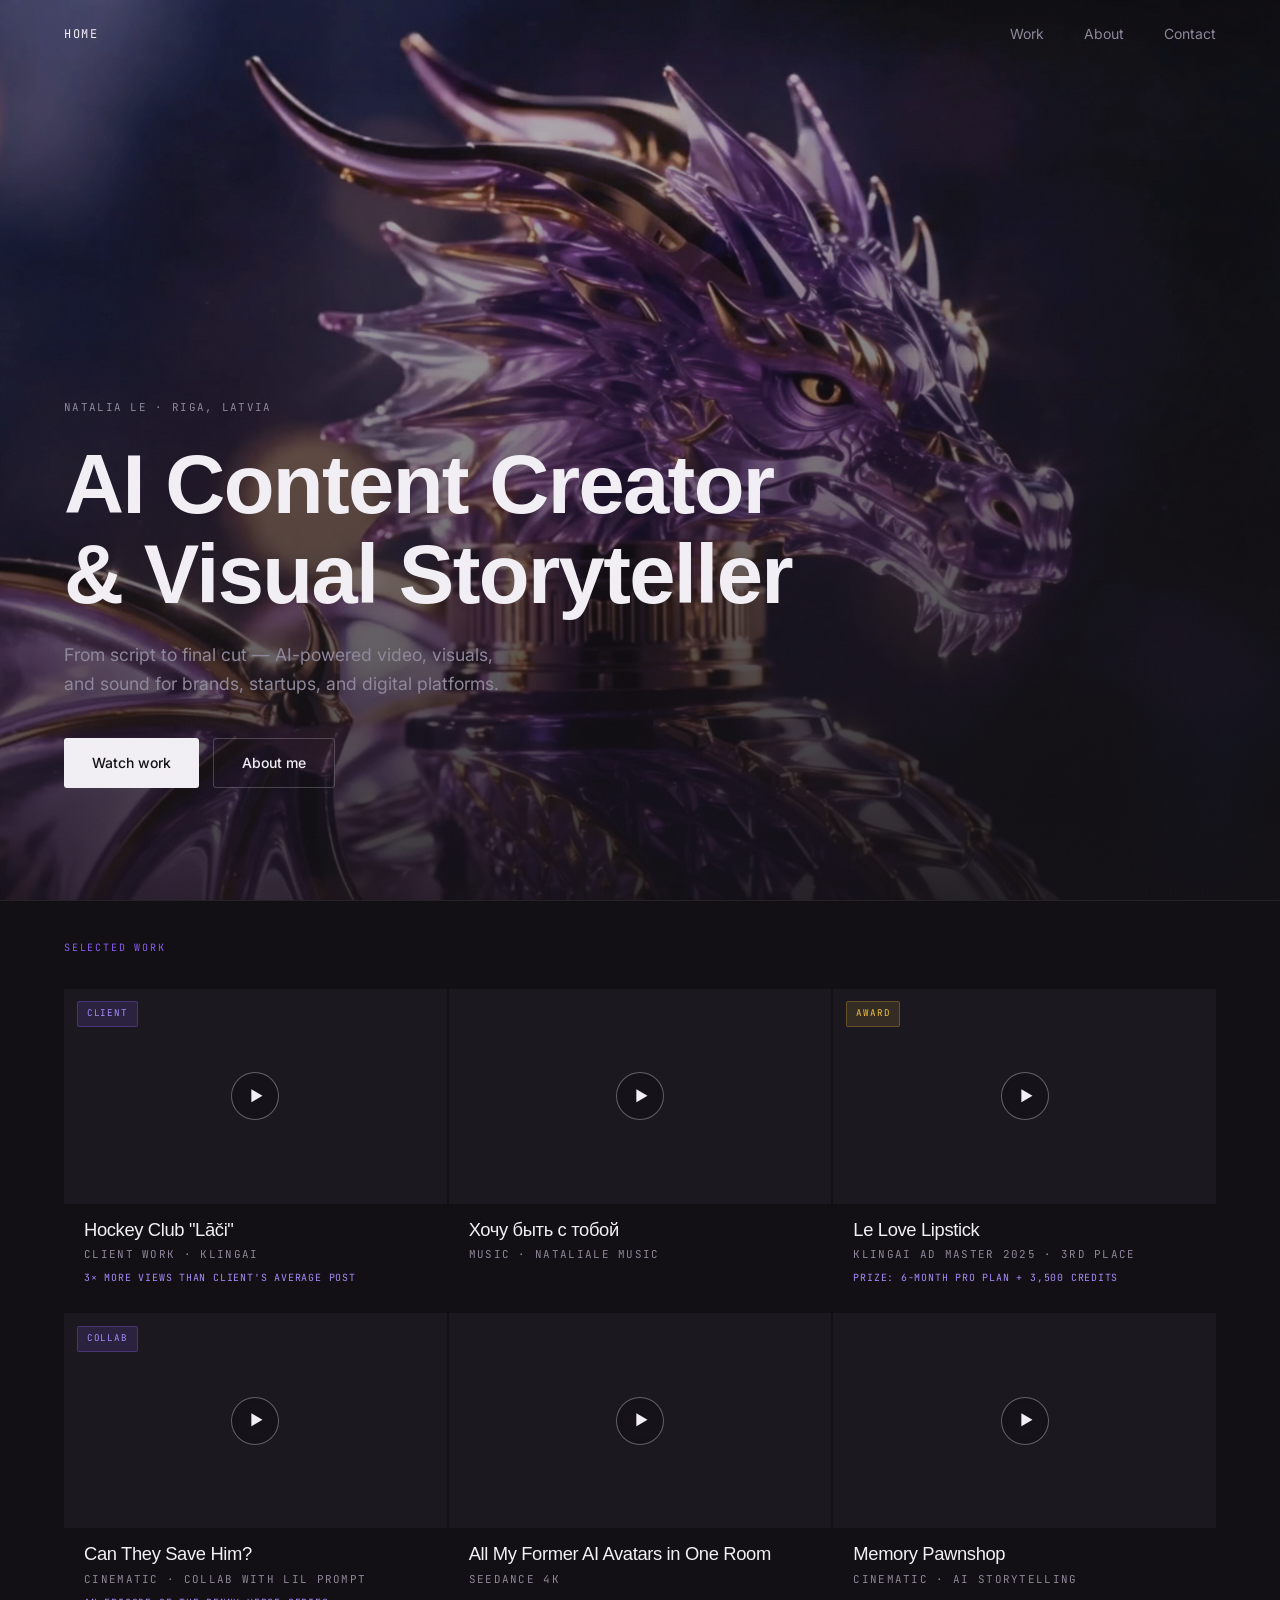
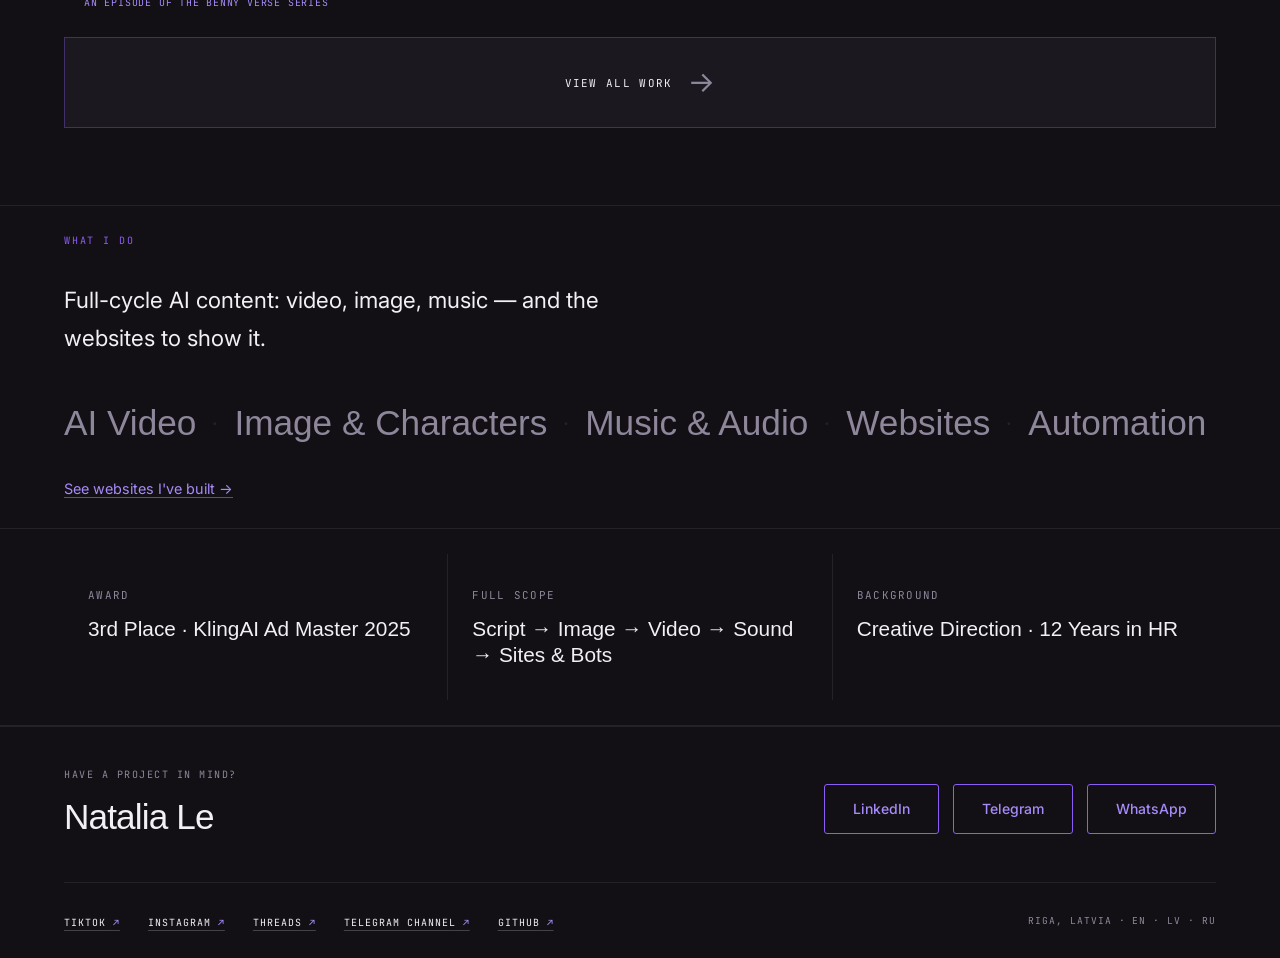
==== commit b1cd0cec: "Add Websites section: Hub Curious, Lil Prompt landing, this site - About: new Websites block with mi" ====
--- a/index.html
+++ b/index.html
@@ -144,6 +144,8 @@
       color: var(--text-dim);
     }
     .svc-sep { padding: 0 1rem; color: var(--divider); font-size: 1.4rem; line-height: 1; }
+    .services-more { display: inline-block; margin-top: 1.5rem; font-size: 0.9rem; }
+    .services-more::after { content: ' →'; }
 
     /* ── Trust strip ──────────────────────────────────── */
     .trust-grid {
@@ -330,7 +332,7 @@
 <!-- ═══ Services ════════════════════════════════════════════ -->
 <div class="section section-sm">
   <span class="section-tag reveal">What I do</span>
-  <p class="services-lead reveal">Full-cycle AI content: video, image, music, and code.</p>
+  <p class="services-lead reveal">Full-cycle AI content: video, image, music — and the websites to show it.</p>
   <div class="services-row reveal" style="--d:.1s">
     <span class="svc">AI Video</span>
     <span class="svc-sep">·</span>
@@ -338,8 +340,11 @@
     <span class="svc-sep">·</span>
     <span class="svc">Music &amp; Audio</span>
     <span class="svc-sep">·</span>
+    <span class="svc">Websites</span>
+    <span class="svc-sep">·</span>
     <span class="svc">Automation</span>
   </div>
+  <a href="about.html#websites" class="text-link services-more reveal" style="--d:.15s">See websites I've built</a>
 </div>
 
 <hr class="rule">
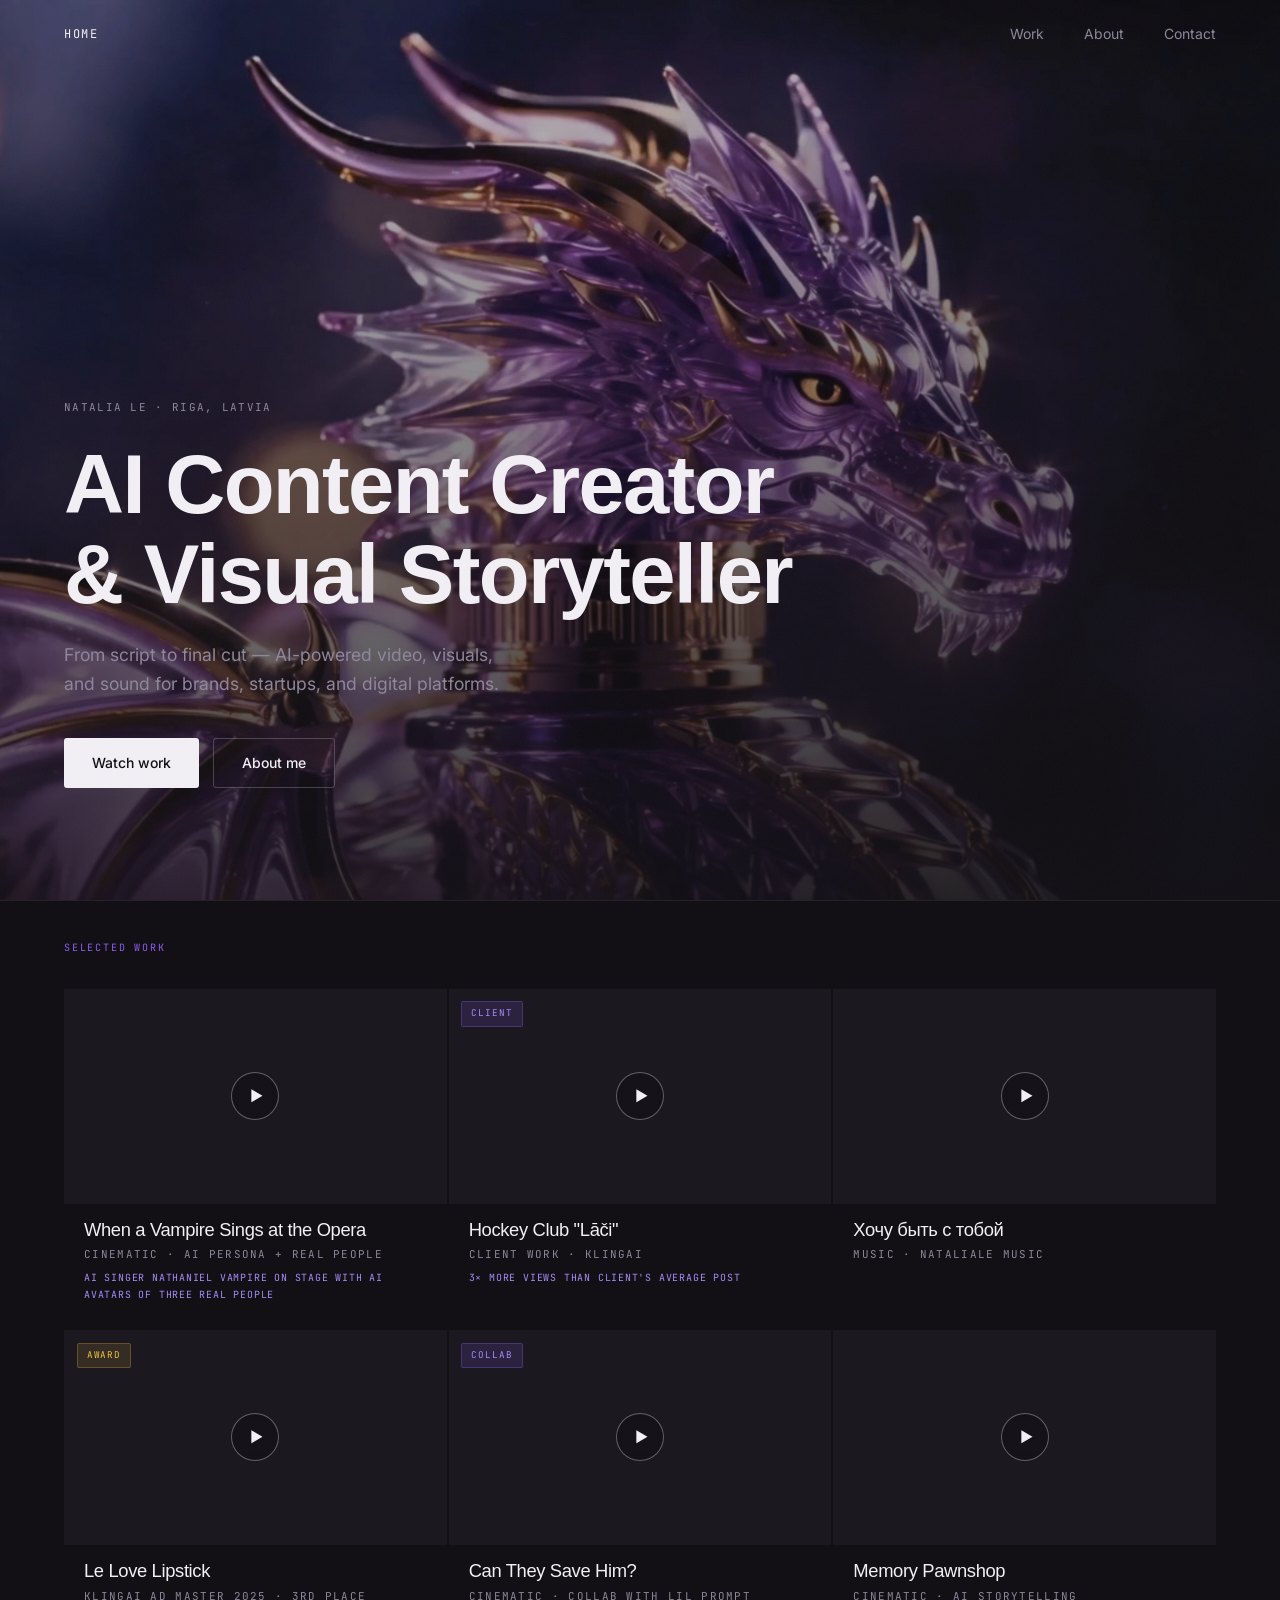
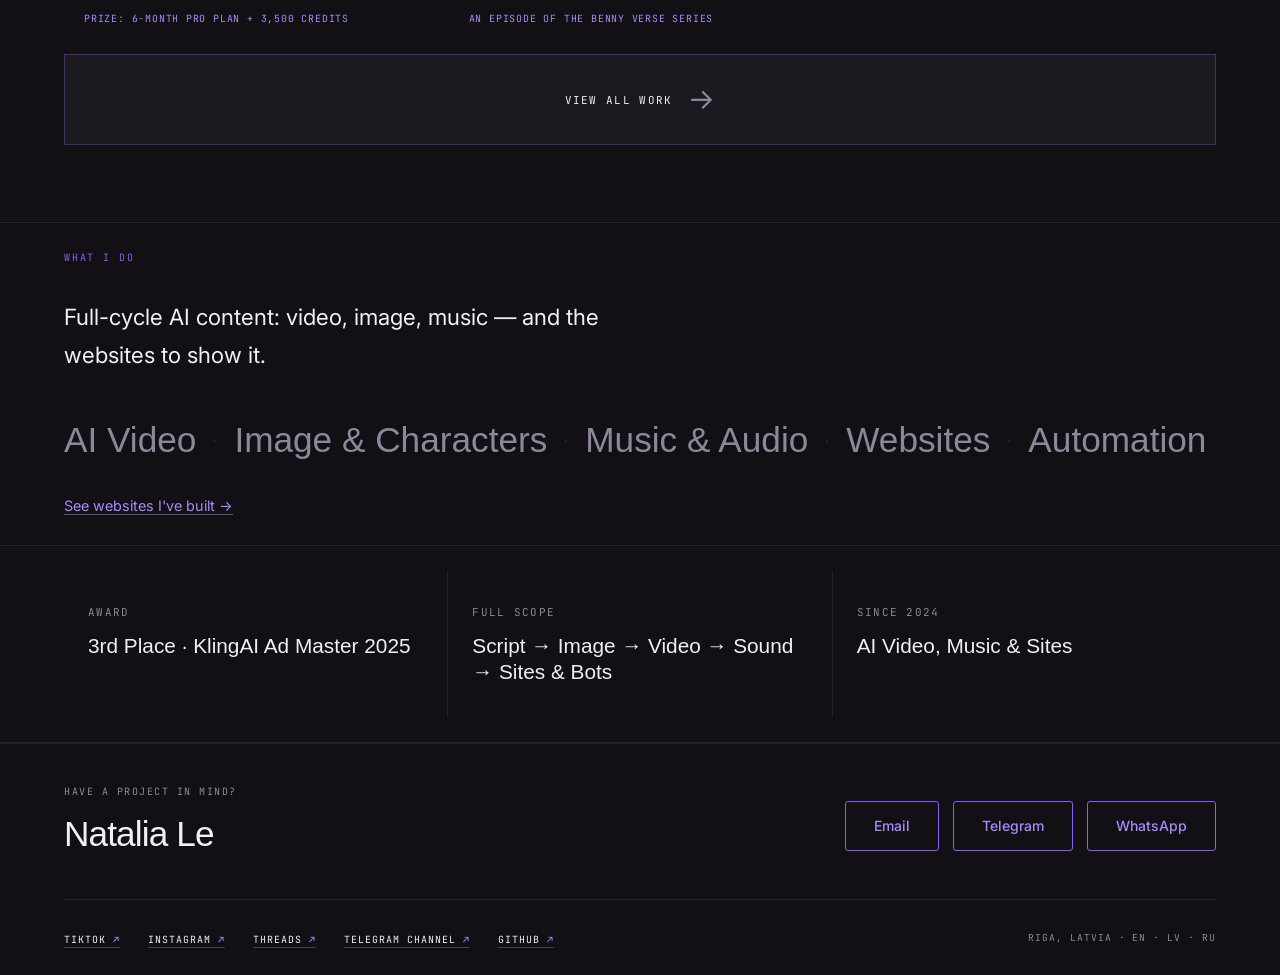
==== commit aa21828a: "Add the Nathaniel Vampire opera video and refocus About on AI work The portfolio is now purely about" ====
--- a/index.html
+++ b/index.html
@@ -235,7 +235,21 @@
 
   <div class="sel-grid">
 
-    <article class="card reveal" style="--d:.05s" data-id="kq-E46J77x4" data-format="horizontal">
+    <article class="card reveal" style="--d:.05s" data-id="nCokw5iRlv0">
+      <div class="card-media">
+        <img src="https://img.youtube.com/vi/nCokw5iRlv0/maxresdefault.jpg"
+             onerror="this.src='https://img.youtube.com/vi/nCokw5iRlv0/hqdefault.jpg'"
+             alt="When a Vampire Sings at the Opera — AI singer Nathaniel Vampire with AI avatars of real people" loading="lazy">
+        <div class="card-play">▶</div>
+      </div>
+      <div class="card-body">
+        <h3 class="card-title">When a Vampire Sings at the Opera</h3>
+        <span class="mono card-meta">Cinematic · AI Persona + Real People</span>
+        <p class="card-result">AI singer Nathaniel Vampire on stage with AI avatars of three real people</p>
+      </div>
+    </article>
+
+    <article class="card reveal" style="--d:.12s" data-id="kq-E46J77x4" data-format="horizontal">
       <div class="card-media">
         <img src="https://img.youtube.com/vi/kq-E46J77x4/maxresdefault.jpg"
              onerror="this.src='https://img.youtube.com/vi/kq-E46J77x4/hqdefault.jpg'"
@@ -290,19 +304,6 @@
         <h3 class="card-title">Can They Save Him?</h3>
         <span class="mono card-meta">Cinematic · Collab with Lil Prompt</span>
         <p class="card-result">An episode of the Benny Verse series</p>
-      </div>
-    </article>
-
-    <article class="card reveal" style="--d:.12s" data-id="7ktijt6dwoE">
-      <div class="card-media">
-        <img src="https://img.youtube.com/vi/7ktijt6dwoE/maxresdefault.jpg"
-             onerror="this.src='https://img.youtube.com/vi/7ktijt6dwoE/hqdefault.jpg'"
-             alt="All My Former AI Avatars in One Room" loading="lazy">
-        <div class="card-play">▶</div>
-      </div>
-      <div class="card-body">
-        <h3 class="card-title">All My Former AI Avatars in One Room</h3>
-        <span class="mono card-meta">Seedance 4K</span>
       </div>
     </article>
 
@@ -361,8 +362,8 @@
       <span class="trust-val">Script → Image → Video → Sound → Sites &amp; Bots</span>
     </div>
     <div class="trust-item">
-      <span class="mono">Background</span>
-      <span class="trust-val">Creative Direction · 12 Years in HR</span>
+      <span class="mono">Since 2024</span>
+      <span class="trust-val">AI Video, Music &amp; Sites</span>
     </div>
   </div>
 </div>
@@ -377,7 +378,7 @@
       <p class="footer-name">Natalia Le</p>
     </div>
     <div class="footer-btns">
-      <a href="https://www.linkedin.com/in/natalja-levaskovica" class="btn btn-accent" target="_blank" rel="noopener">LinkedIn</a>
+      <a href="mailto:nataliale.vivid@gmail.com" class="btn btn-accent">Email</a>
       <a href="https://t.me/NataliLe" class="btn btn-accent" target="_blank" rel="noopener">Telegram</a>
       <a href="https://wa.me/37126106616" class="btn btn-accent" target="_blank" rel="noopener">WhatsApp</a>
     </div>
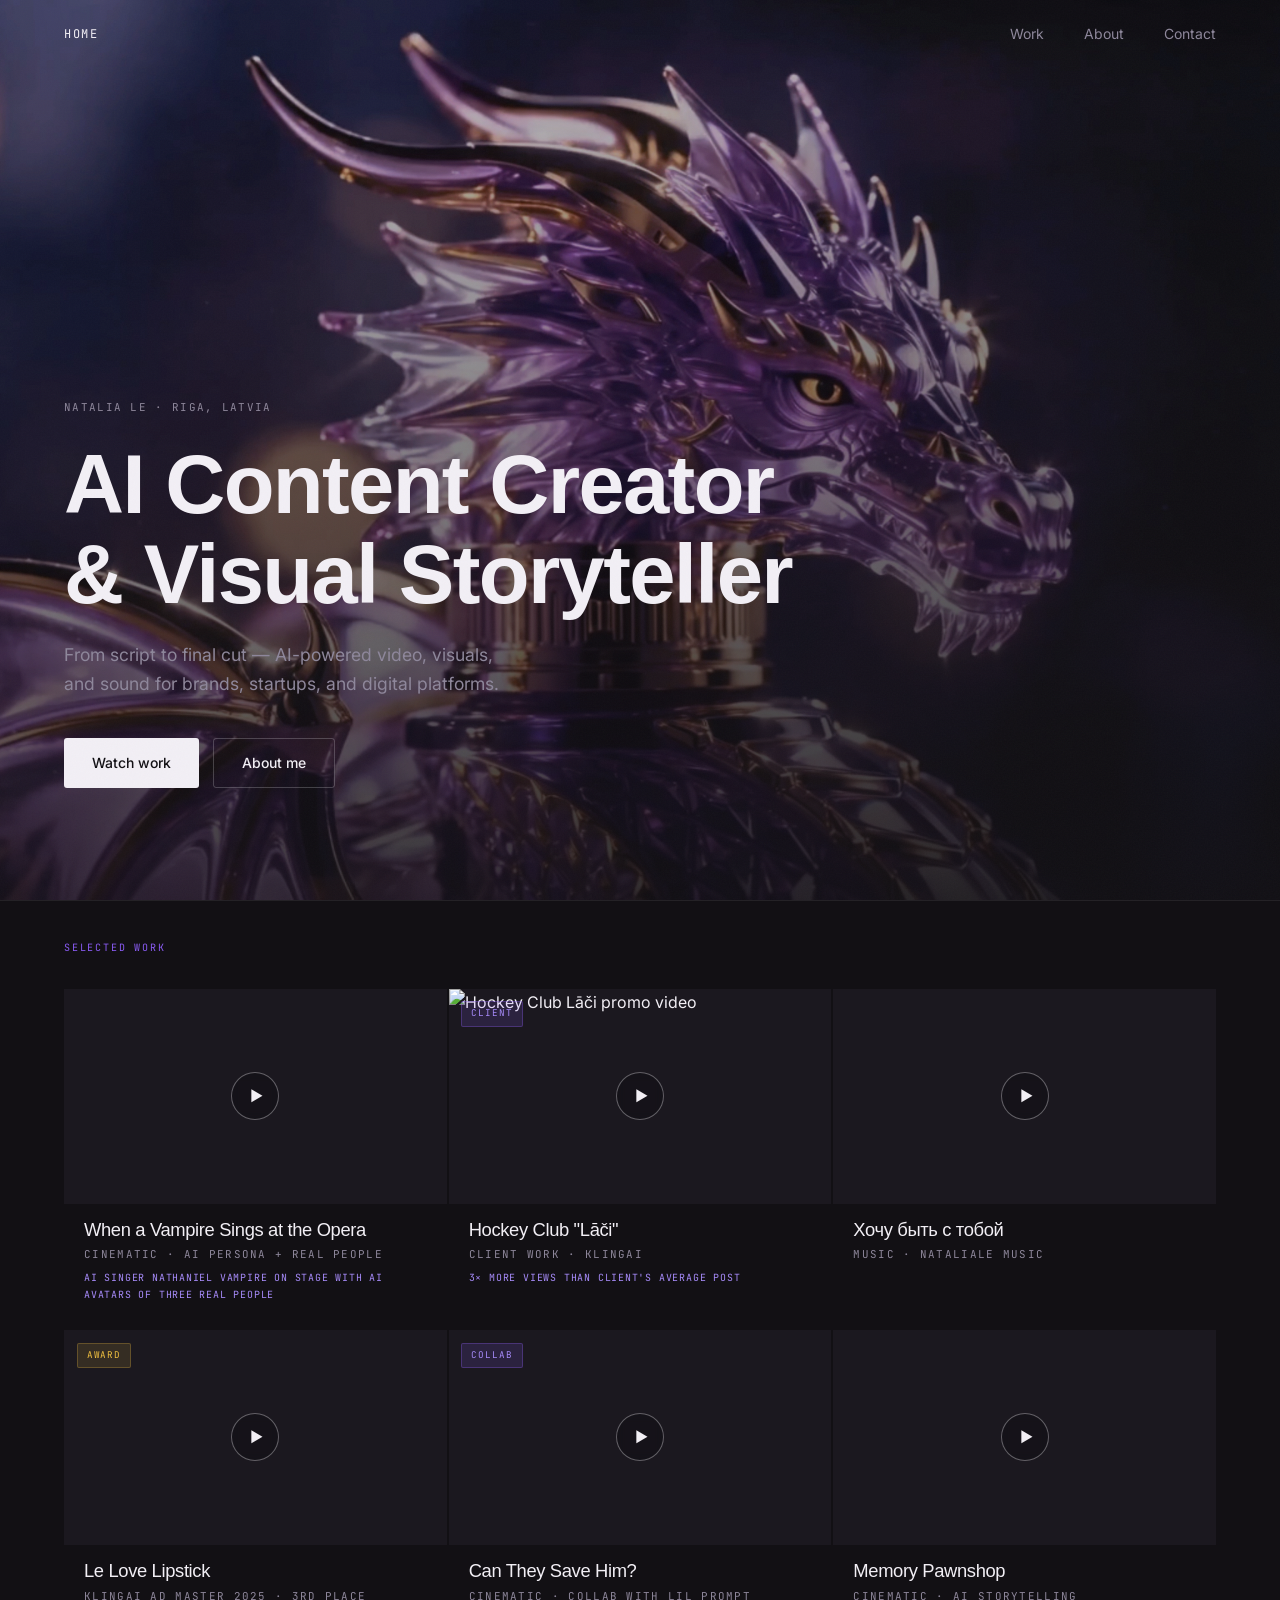
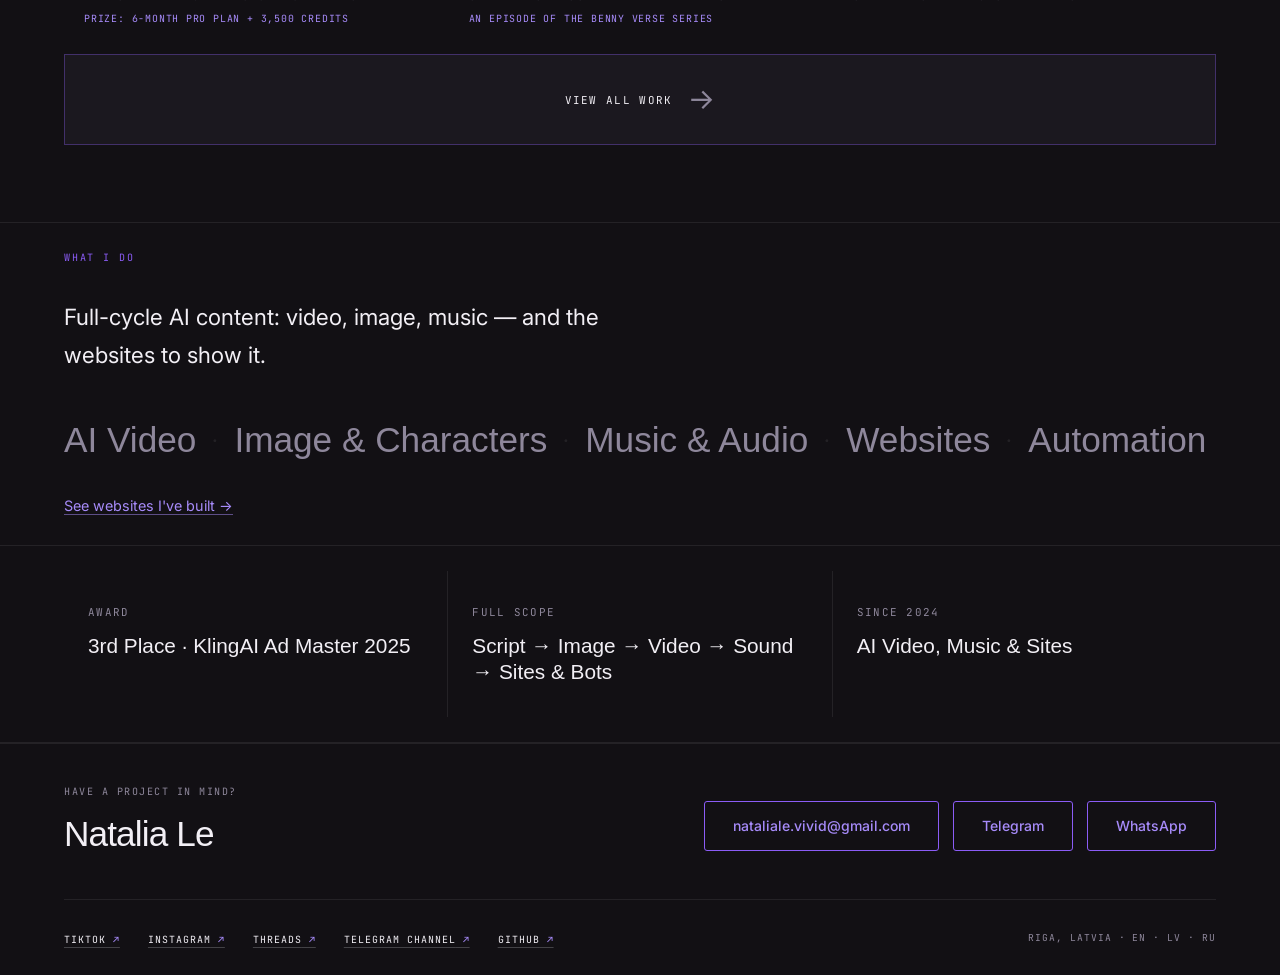
==== commit e903d0e6: "Show the email address and copy it on click A bare mailto button did nothing for visitors without a " ====
--- a/index.html
+++ b/index.html
@@ -378,7 +378,7 @@
       <p class="footer-name">Natalia Le</p>
     </div>
     <div class="footer-btns">
-      <a href="mailto:nataliale.vivid@gmail.com" class="btn btn-accent">Email</a>
+      <a href="mailto:nataliale.vivid@gmail.com" class="btn btn-accent" data-copy-email>nataliale.vivid@gmail.com</a>
       <a href="https://t.me/NataliLe" class="btn btn-accent" target="_blank" rel="noopener">Telegram</a>
       <a href="https://wa.me/37126106616" class="btn btn-accent" target="_blank" rel="noopener">WhatsApp</a>
     </div>
@@ -405,6 +405,7 @@
   </div>
 </div>
 
+<script src="copy-email.js" defer></script>
 <script>
   // Nav: add glass bg when page is scrolled
   const nav = document.getElementById('main-nav');
